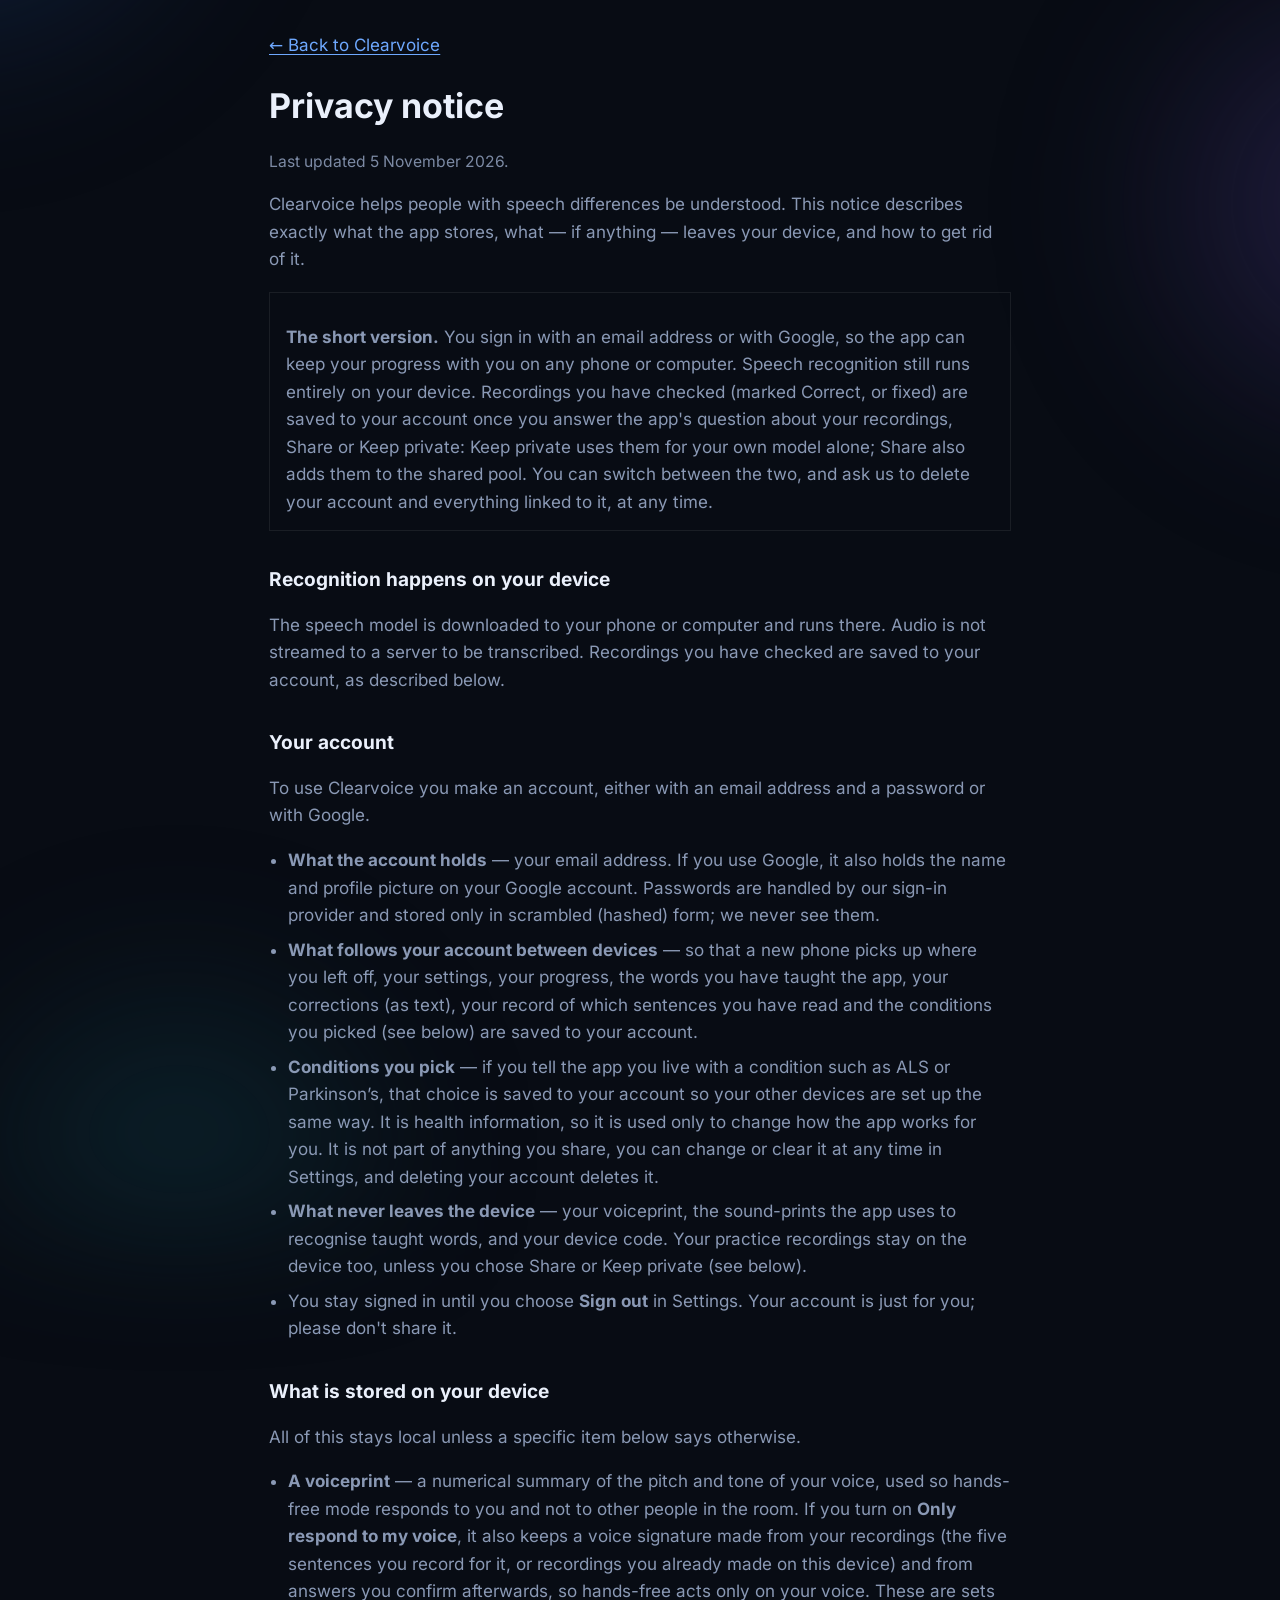
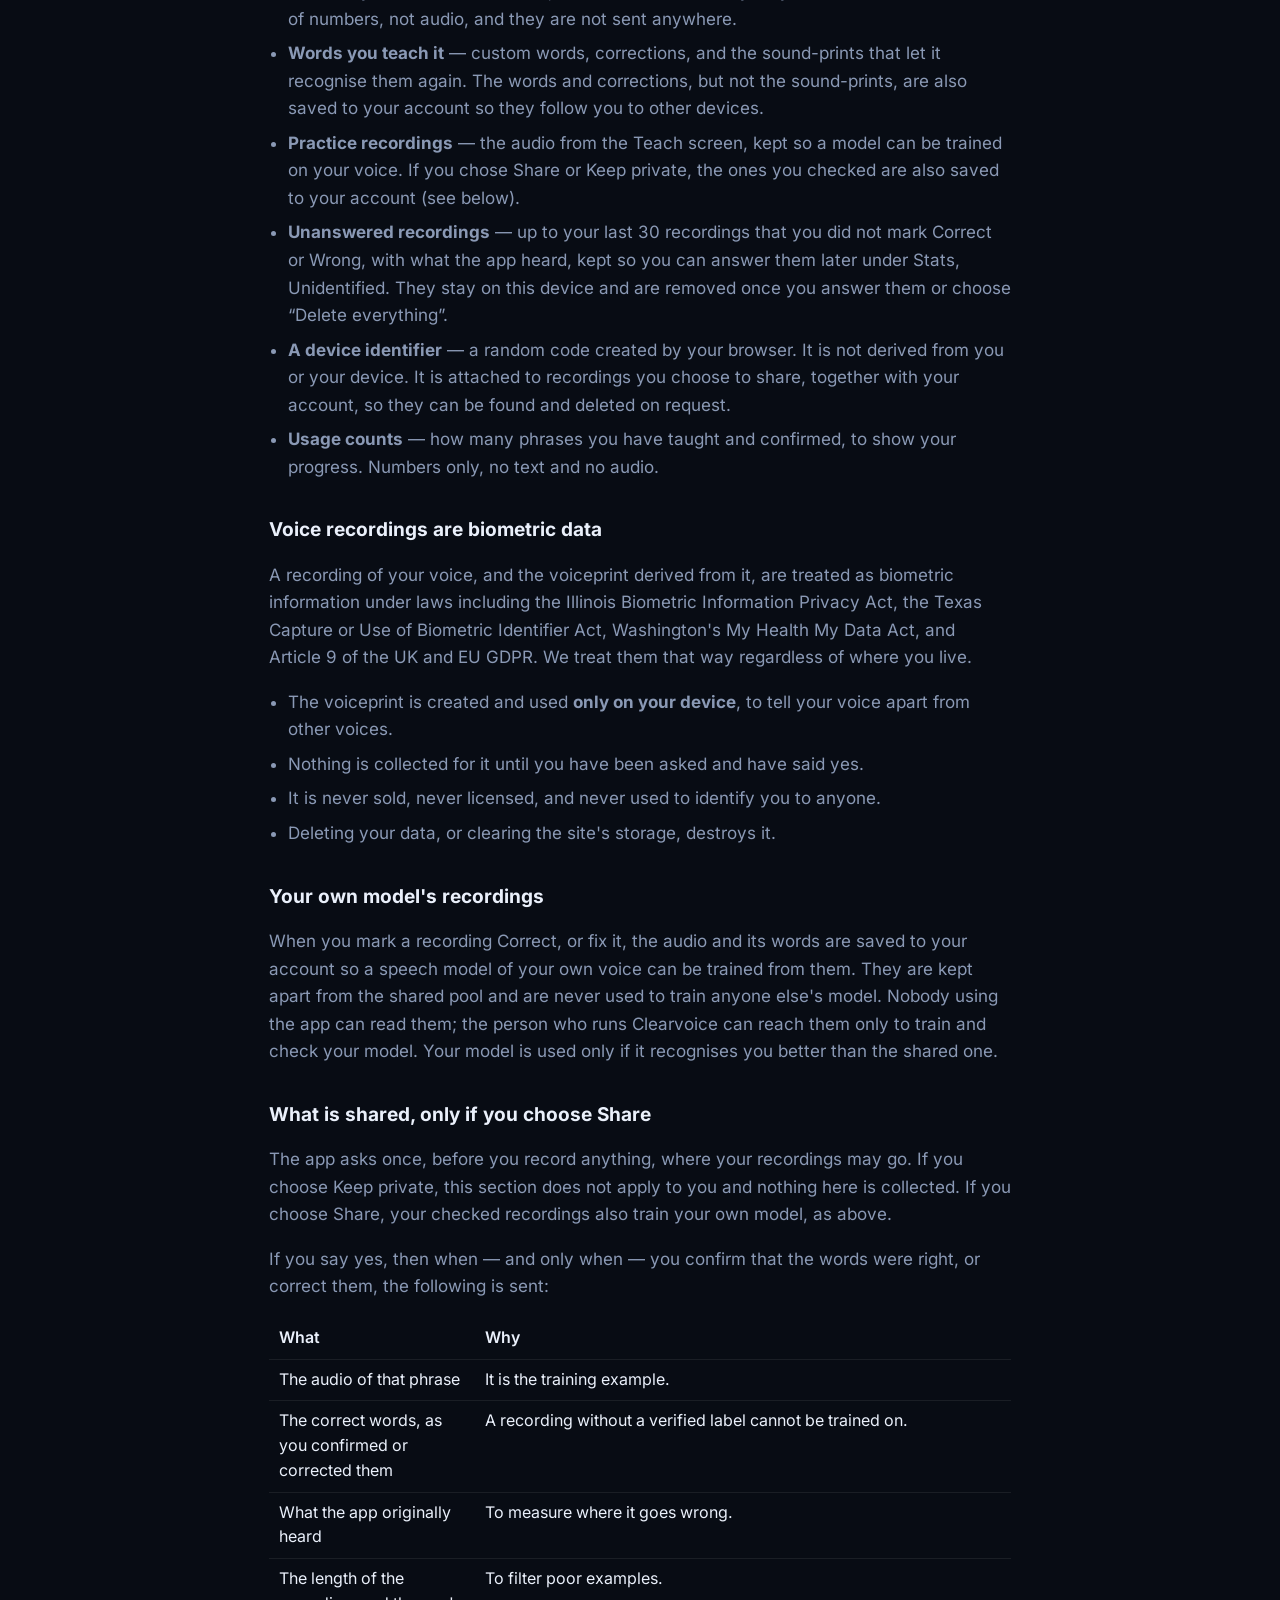
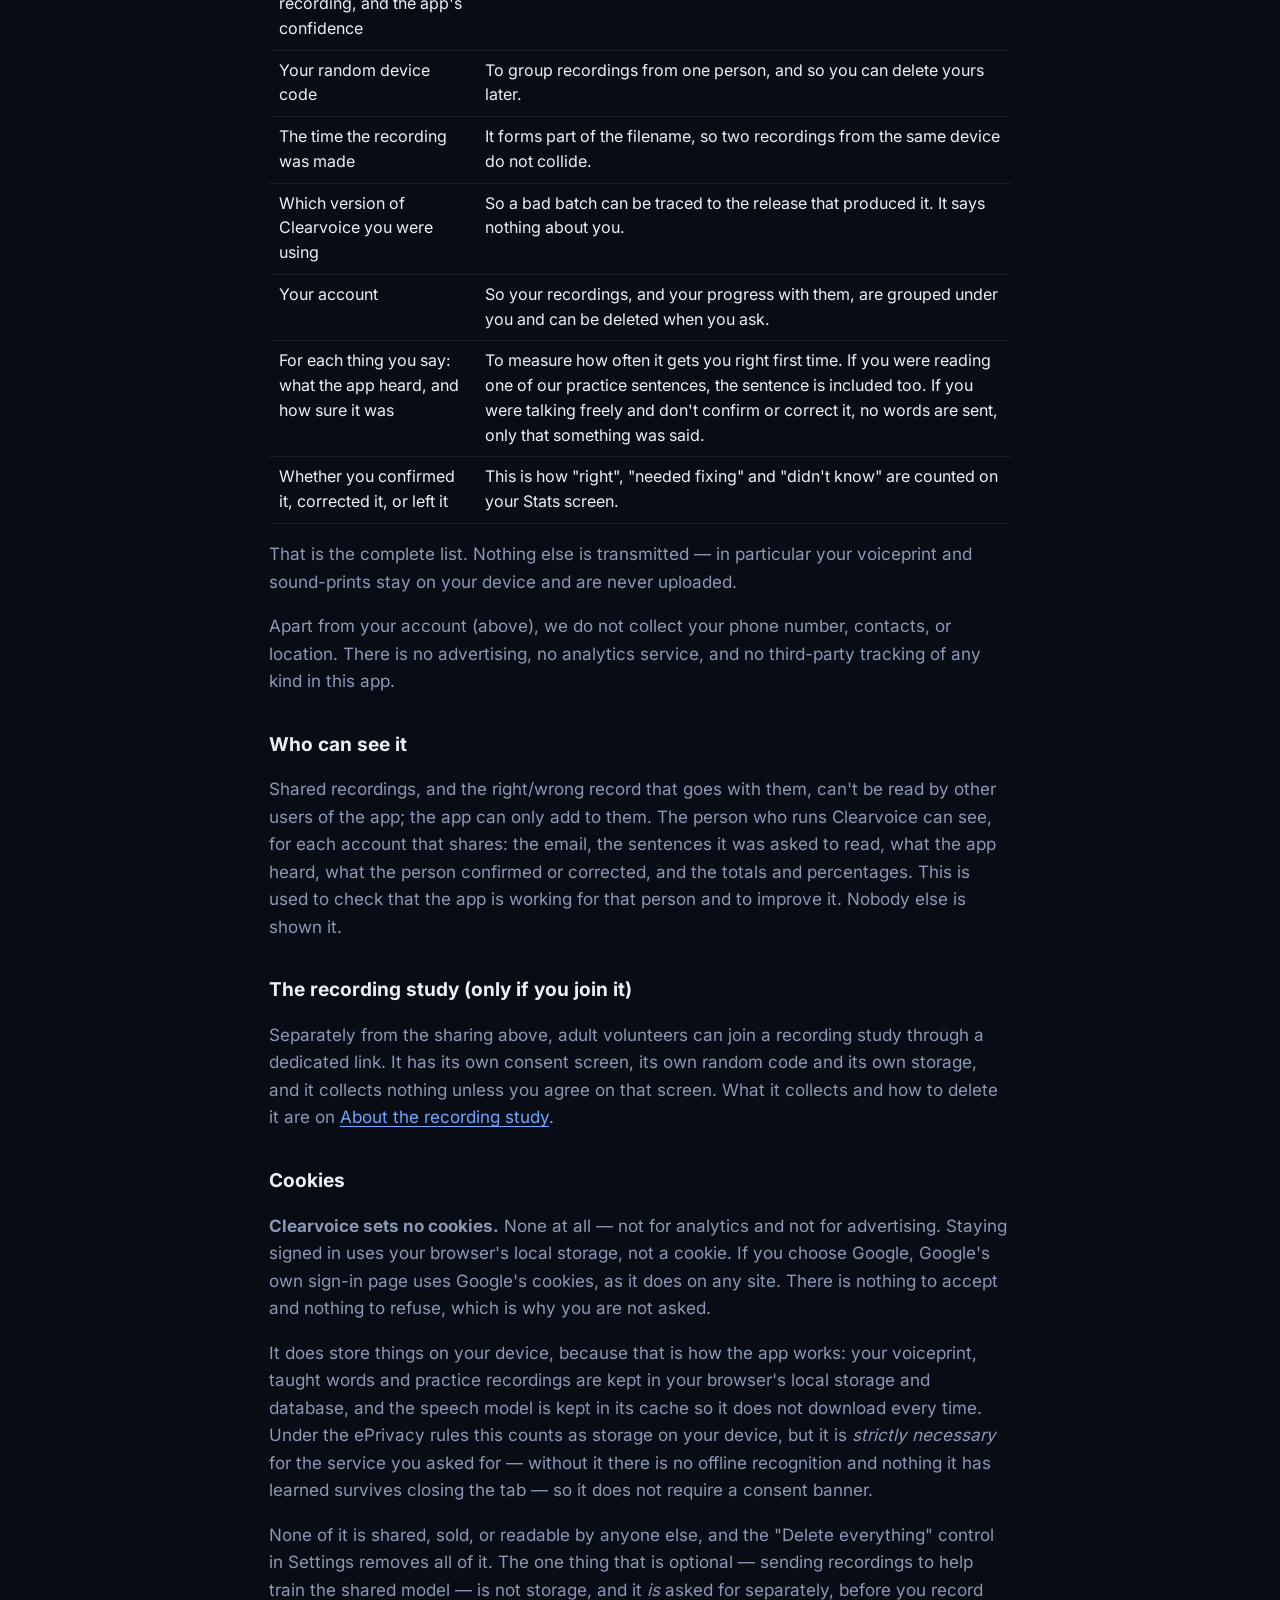
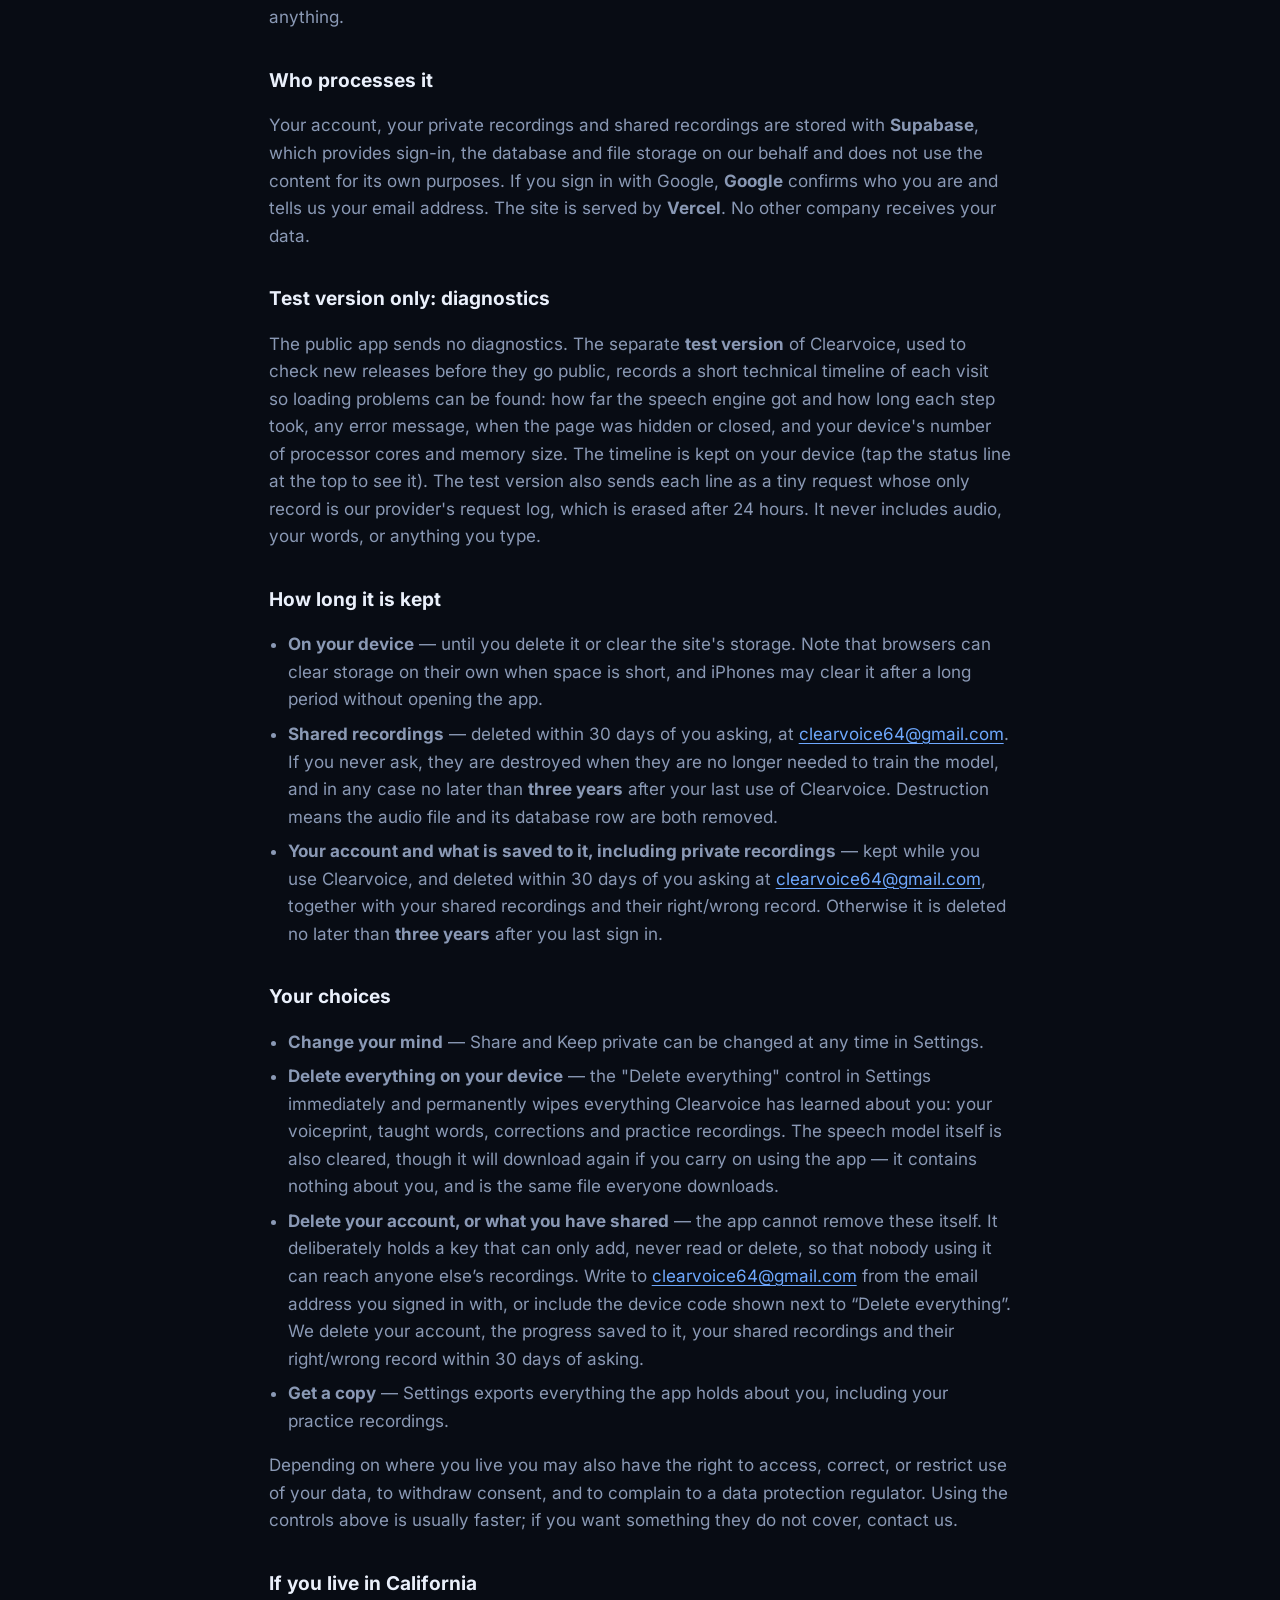
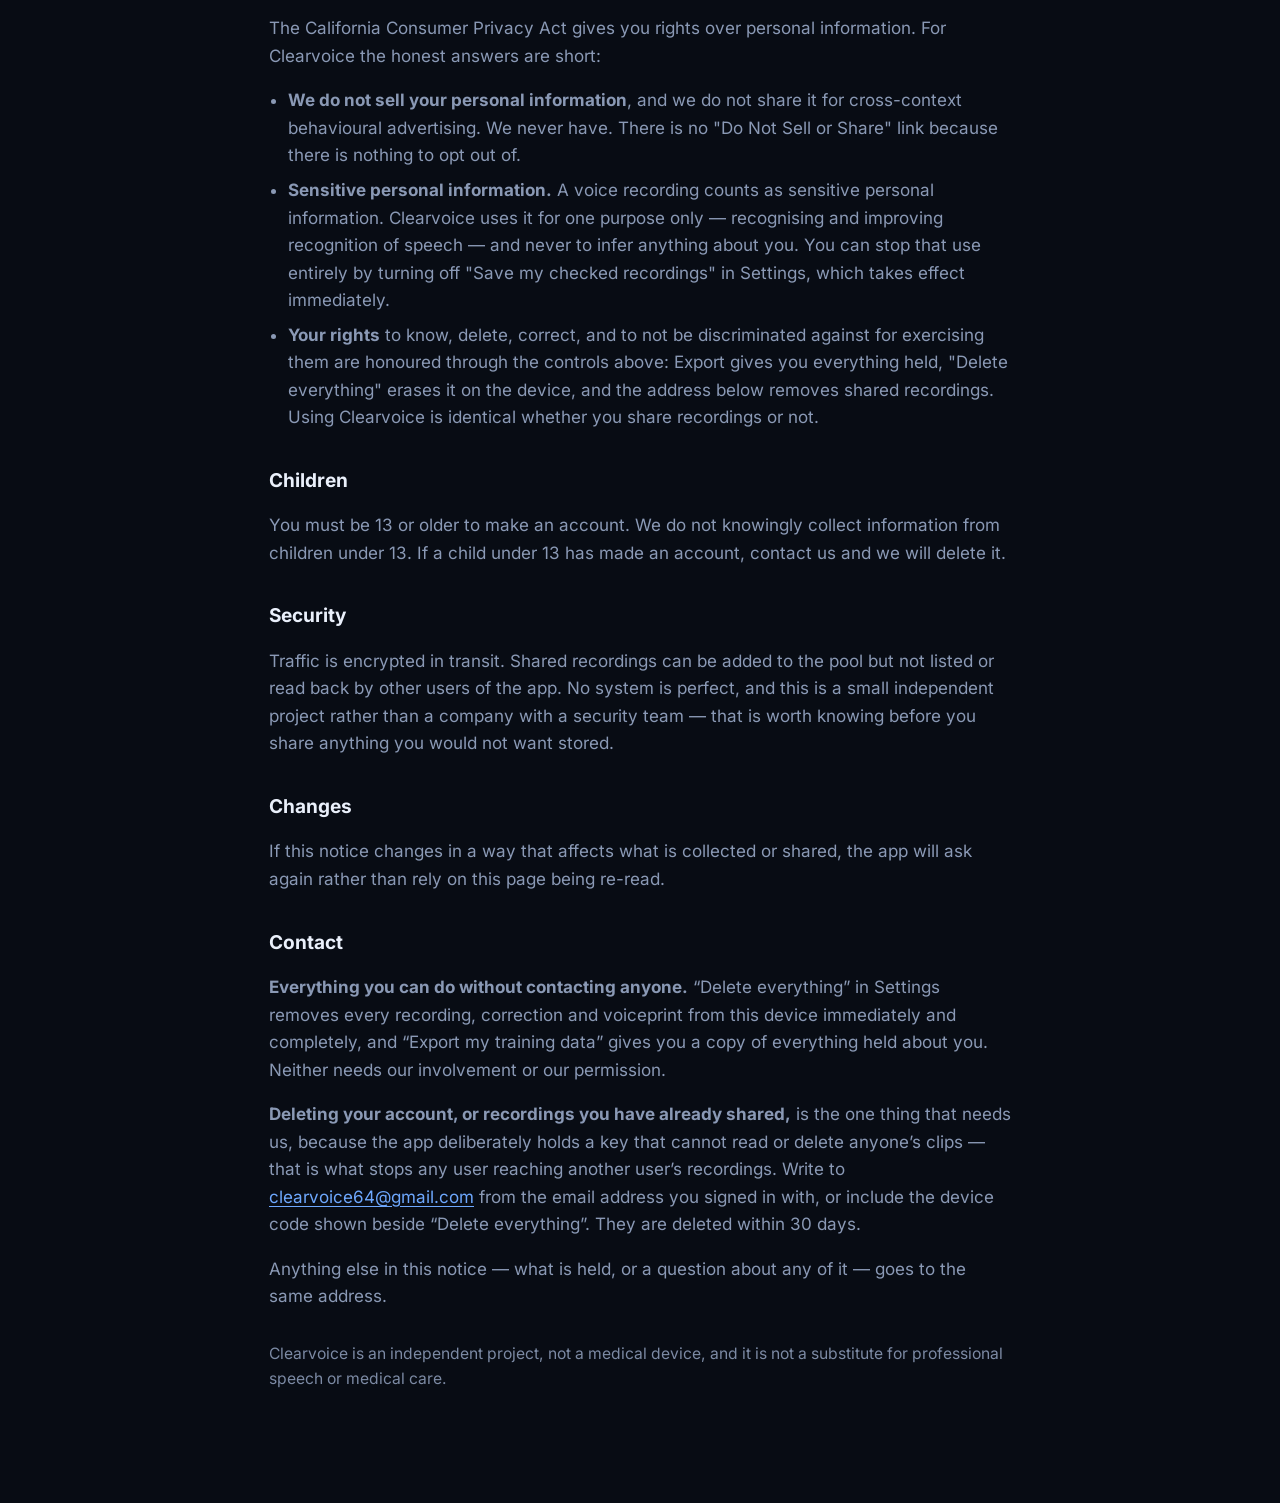
==== privacy.html @ 72ba8c6e "Add ClearVoice privacy, terms, study and support pages Copies of privacy.html, terms.html, study-inf" ====
<!doctype html>
<html lang="en">
<head>
<meta charset="utf-8" />
<meta name="viewport" content="width=device-width, initial-scale=1, viewport-fit=cover" />
<title>Privacy notice — Clearvoice</title>
<link rel="stylesheet" href="/styles.css?v=67" />
<style>
  .legal { max-width: 46rem; margin: 0 auto; padding: 32px 20px 96px; }
  .legal h1 { margin: 0 0 6px; }
  .legal h2 { margin: 34px 0 10px; font-size: 1.12rem; }
  .legal p, .legal li { line-height: 1.62; color: var(--dim); }
  .legal strong { color: var(--ink); }
  .legal ul { padding-left: 1.1rem; }
  .legal li { margin: 7px 0; }
  .legal table { width: 100%; border-collapse: collapse; margin: 12px 0; font-size: 0.94rem; }
  .legal th, .legal td { text-align: left; padding: 8px 10px; border-bottom: 1px solid var(--line); vertical-align: top; }
  .legal th { color: var(--ink); font-weight: 600; }
  .legal .updated { color: var(--dimmer); font-size: 0.92rem; }
  .legal .back { display: inline-block; margin-bottom: 22px; }
  .legal .callout { border: 1px solid var(--line); padding: 14px 16px; margin: 18px 0; }
  .legal .callout p:last-child { margin-bottom: 0; }
  /* Links were inheriting the browser default #0000ee on a near-black page — 2.08:1, which axe
     correctly failed. These pages are the ones a person reads to find out what happens to their
     voice, so unreadable links here are worse than cosmetic. --blue is the app's own accent. */
  .legal a { color: var(--blue, #6EA8FE); text-underline-offset: 3px; }
  .legal a:hover, .legal a:focus-visible { color: var(--ink, #EAF0FB); }
</style>
</head>
<body>
<main class="legal">
  <a class="back" href="/">← Back to Clearvoice</a>
  <h1>Privacy notice</h1>
  <p class="updated">Last updated 5 November 2026.</p>

  <p>Clearvoice helps people with speech differences be understood. This notice describes exactly
  what the app stores, what — if anything — leaves your device, and how to get rid of it.</p>

  <div class="callout">
    <p><strong>The short version.</strong> You sign in with an email address or with Google, so the
    app can keep your progress with you on any phone or computer. Speech recognition still runs
    entirely on your device. Recordings you have checked (marked Correct, or fixed) are saved to your
    account once you answer the app's question about your recordings, Share or Keep private: Keep private
    uses them for your own model alone; Share also adds them to the shared pool. You can switch between
    the two, and ask us to delete your account and everything linked to it, at any time.</p>
  </div>

  <h2>Recognition happens on your device</h2>
  <p>The speech model is downloaded to your phone or computer and runs there. Audio is not streamed
  to a server to be transcribed. Recordings you have checked are saved to your account, as described
  below.</p>

  <h2>Your account</h2>
  <p>To use Clearvoice you make an account, either with an email address and a password or with
  Google.</p>
  <ul>
    <li><strong>What the account holds</strong> — your email address. If you use Google, it also
      holds the name and profile picture on your Google account. Passwords are handled by our
      sign-in provider and stored only in scrambled (hashed) form; we never see them.</li>
    <li><strong>What follows your account between devices</strong> — so that a new phone picks up
      where you left off, your settings, your progress, the words you have taught the app, your
      corrections (as text), your record of which sentences you have read and the conditions you
      picked (see below) are saved to your account.</li>
    <li><strong>Conditions you pick</strong> &mdash; if you tell the app you live with a condition
      such as ALS or Parkinson&rsquo;s, that choice is saved to your account so your other devices are
      set up the same way. It is health information, so it is used only to change how the app works
      for you. It is not part of anything you share, you can change or clear it at any time in
      Settings, and deleting your account deletes it.</li>
    <li><strong>What never leaves the device</strong> — your voiceprint, the sound-prints the app
      uses to recognise taught words, and your device code. Your practice recordings stay on the
      device too, unless you chose Share or Keep private (see below).</li>
    <li>You stay signed in until you choose <strong>Sign out</strong> in Settings. Your
      account is just for you; please don't share it.</li>
  </ul>

  <h2>What is stored on your device</h2>
  <p>All of this stays local unless a specific item below says otherwise.</p>
  <ul>
    <li><strong>A voiceprint</strong> — a numerical summary of the pitch and tone of your voice,
      used so hands-free mode responds to you and not to other people in the room. If you turn on
      <strong>Only respond to my voice</strong>, it also keeps a voice signature made from your
      recordings (the five sentences you record for it, or recordings you already made on this device)
      and from answers you confirm afterwards, so hands-free acts only on your voice. These are sets of numbers, not audio, and they are not sent anywhere.</li>
    <li><strong>Words you teach it</strong> — custom words, corrections, and the sound-prints that
      let it recognise them again. The words and corrections, but not the sound-prints, are also
      saved to your account so they follow you to other devices.</li>
    <li><strong>Practice recordings</strong> — the audio from the Teach screen, kept so a model can
      be trained on your voice. If you chose Share or Keep private, the ones you checked are also
      saved to your account (see below).</li>
    <li><strong>Unanswered recordings</strong> &mdash; up to your last 30 recordings that you did not
      mark Correct or Wrong, with what the app heard, kept so you can answer them later under Stats,
      Unidentified. They stay on this device and are removed once you answer them or choose
      &ldquo;Delete everything&rdquo;.</li>
    <li><strong>A device identifier</strong> — a random code created by your browser. It is not
      derived from you or your device. It is attached to recordings you choose to share, together
      with your account, so they can be found and deleted on request.</li>
    <li><strong>Usage counts</strong> — how many phrases you have taught and confirmed, to show
      your progress. Numbers only, no text and no audio.</li>
  </ul>

  <h2>Voice recordings are biometric data</h2>
  <p>A recording of your voice, and the voiceprint derived from it, are treated as biometric
  information under laws including the Illinois Biometric Information Privacy Act, the Texas
  Capture or Use of Biometric Identifier Act, Washington's My Health My Data Act, and Article 9 of
  the UK and EU GDPR. We treat them that way regardless of where you live.</p>
  <ul>
    <li>The voiceprint is created and used <strong>only on your device</strong>, to tell your voice
      apart from other voices.</li>
    <li>Nothing is collected for it until you have been asked and have said yes.</li>
    <li>It is never sold, never licensed, and never used to identify you to anyone.</li>
    <li>Deleting your data, or clearing the site's storage, destroys it.</li>
  </ul>

  <h2>Your own model's recordings</h2>
  <p>When you mark a recording Correct, or fix it, the audio and its words are saved to your account
  so a speech model of your own voice can be trained from them. They are kept apart from the shared
  pool and are never used to train anyone else's model. Nobody using the app can read them; the
  person who runs Clearvoice can reach them only to train and check your model. Your model is used
  only if it recognises you better than the shared one.</p>

  <h2>What is shared, only if you choose Share</h2>
  <p>The app asks once, before you record anything, where your recordings may go. If you choose
  Keep private, this section does not apply to you and nothing here is collected. If
  you choose Share, your checked recordings also train your own model, as above.</p>
  <p>If you say yes, then when — and only when — you confirm that the words were right, or correct
  them, the following is sent:</p>
  <table>
    <tr><th>What</th><th>Why</th></tr>
    <tr><td>The audio of that phrase</td><td>It is the training example.</td></tr>
    <tr><td>The correct words, as you confirmed or corrected them</td><td>A recording without a
      verified label cannot be trained on.</td></tr>
    <tr><td>What the app originally heard</td><td>To measure where it goes wrong.</td></tr>
    <tr><td>The length of the recording, and the app's confidence</td><td>To filter poor examples.</td></tr>
    <tr><td>Your random device code</td><td>To group recordings from one person, and so you can
      delete yours later.</td></tr>
    <tr><td>The time the recording was made</td><td>It forms part of the filename, so two
      recordings from the same device do not collide.</td></tr>
    <tr><td>Which version of Clearvoice you were using</td><td>So a bad batch can be traced to the
      release that produced it. It says nothing about you.</td></tr>
    <tr><td>Your account</td><td>So your recordings, and your progress with them, are grouped under
      you and can be deleted when you ask.</td></tr>
    <tr><td>For each thing you say: what the app heard, and how sure it was</td><td>To measure how
      often it gets you right first time. If you were reading one of our practice sentences, the
      sentence is included too. If you were talking freely and don't confirm or correct it, no words
      are sent, only that something was said.</td></tr>
    <tr><td>Whether you confirmed it, corrected it, or left it</td><td>This is how "right", "needed
      fixing" and "didn't know" are counted on your Stats screen.</td></tr>
  </table>
  <p>That is the complete list. Nothing else is transmitted — in particular your voiceprint and
  sound-prints stay on your device and are never uploaded.</p>
  <p>Apart from your account (above), we do not collect your phone number, contacts, or location.
  There is no advertising, no analytics service, and no third-party tracking of any kind in this
  app.</p>

  <h2>Who can see it</h2>
  <p>Shared recordings, and the right/wrong record that goes with them, can't be read by other users
  of the app; the app can only add to them. The person who runs Clearvoice can see, for each
  account that shares: the email, the sentences it was asked to read, what the app heard, what the
  person confirmed or corrected, and the totals and percentages. This is used to check that the app
  is working for that person and to improve it. Nobody else is shown it.</p>

  <h2>The recording study (only if you join it)</h2>
  <p>Separately from the sharing above, adult volunteers can join a recording study through a
  dedicated link. It has its own consent screen, its own random code and its own storage, and it
  collects nothing unless you agree on that screen. What it collects and how to delete it are on
  <a href="/study-info">About the recording study</a>.</p>

  <h2>Cookies</h2>
  <p><strong>Clearvoice sets no cookies.</strong> None at all — not for analytics and not for
  advertising. Staying signed in uses your browser's local storage, not a cookie. If you choose
  Google, Google's own sign-in page uses Google's cookies, as it does on any site. There is nothing
  to accept and nothing to refuse, which is why you are not asked.</p>
  <p>It does store things on your device, because that is how the app works: your voiceprint,
  taught words and practice recordings are kept in your browser's local storage and database, and
  the speech model is kept in its cache so it does not download every time. Under the ePrivacy
  rules this counts as storage on your device, but it is <em>strictly necessary</em> for the
  service you asked for — without it there is no offline recognition and nothing it has learned
  survives closing the tab — so it does not require a consent banner.</p>
  <p>None of it is shared, sold, or readable by anyone else, and the "Delete everything" control in
  Settings removes all of it. The one thing that is optional — sending recordings to help
  train the shared model — is not storage, and it <em>is</em> asked for separately, before you
  record anything.</p>

  <h2>Who processes it</h2>
  <p>Your account, your private recordings and shared recordings are stored with <strong>Supabase</strong>, which provides
  sign-in, the database and file storage on our behalf and does not use the content for its own
  purposes. If you sign in with Google, <strong>Google</strong> confirms who you are and tells us
  your email address. The site is served by <strong>Vercel</strong>. No other company receives your
  data.</p>

  <h2>Test version only: diagnostics</h2>
  <p>The public app sends no diagnostics. The separate <strong>test version</strong> of Clearvoice,
  used to check new releases before they go public, records a short technical timeline of each
  visit so loading problems can be found: how far the speech engine got and how long each step
  took, any error message, when the page was hidden or closed, and your device's number of
  processor cores and memory size. The timeline is kept on your device (tap the status line at the
  top to see it). The test version also sends each line as a tiny request whose only record is our
  provider's request log, which is erased after 24 hours. It never includes audio, your words, or
  anything you type.</p>

  <h2>How long it is kept</h2>
  <ul>
    <li><strong>On your device</strong> — until you delete it or clear the site's storage. Note that
      browsers can clear storage on their own when space is short, and iPhones may clear it after
      a long period without opening the app.</li>
      <!-- A RETENTION SCHEDULE, not "while useful". This notice cites BIPA by name, and BIPA 15(a)
           asks for a written retention schedule AND destruction guidelines, with the backstop being
           the FIRST of: the purpose being satisfied, or three years after the person's last
           interaction. "Kept while they are useful as training data" is indefinite by construction
           and has no backstop, so the page was citing a law and then not doing the thing it asks
           for — a written commitment visibly unmet, which is worse than not citing it.
           Also removed: "once the contact address below is published". The address IS published.
           That sentence survived the earlier sweep because we grepped the WORDING we remembered
           ("being set up", "30 days") rather than the CLAIM, and a stale claim in different words
           is invisible to that search. -->
      <li><strong>Shared recordings</strong> &mdash; deleted within 30 days of you asking, at
        <a href="mailto:clearvoice64@gmail.com?subject=Clearvoice%20deletion%20request">clearvoice64@gmail.com</a>.
        If you never ask, they are destroyed when they are no longer needed to train the model, and
        in any case no later than <strong>three years</strong> after your last use of Clearvoice.
        Destruction means the audio file and its database row are both removed.</li>
      <li><strong>Your account and what is saved to it, including private recordings</strong> &mdash; kept while you use
        Clearvoice, and deleted within 30 days of you asking at
        <a href="mailto:clearvoice64@gmail.com?subject=Clearvoice%20deletion%20request">clearvoice64@gmail.com</a>,
        together with your shared recordings and their right/wrong record. Otherwise it is deleted no
        later than <strong>three years</strong> after you last sign in.</li>
  </ul>

  <h2>Your choices</h2>
  <ul>
    <li><strong>Change your mind</strong> — Share and Keep private can be changed at any time in
      Settings.</li>
    <li><strong>Delete everything on your device</strong> — the "Delete everything" control in
      Settings immediately and permanently wipes everything Clearvoice has learned about you:
      your voiceprint, taught words, corrections and practice recordings. The speech model itself
      is also cleared, though it will download again if you carry on using the app — it contains
      nothing about you, and is the same file everyone downloads.</li>
      <li><strong>Delete your account, or what you have shared</strong> &mdash; the app cannot
        remove these itself. It deliberately holds a key that can only add, never read or delete, so
        that nobody using it can reach anyone else&rsquo;s recordings. Write to
        <a href="mailto:clearvoice64@gmail.com?subject=Clearvoice%20deletion%20request">clearvoice64@gmail.com</a>
        from the email address you signed in with, or include the device code shown next to
        &ldquo;Delete everything&rdquo;. We delete your account, the progress saved to it, your shared
        recordings and their right/wrong record within 30 days of asking.</li>
    <li><strong>Get a copy</strong> — Settings exports everything the app holds about you,
      including your practice recordings.</li>
  </ul>
  <p>Depending on where you live you may also have the right to access, correct, or restrict use of
  your data, to withdraw consent, and to complain to a data protection regulator. Using the
  controls above is usually faster; if you want something they do not cover, contact us.</p>

  <h2>If you live in California</h2>
  <!-- CCPA/CPRA expects specific disclosures even when the honest answer to each is "none" —
       "we do not sell" is itself a required statement, not something you can leave out by not
       selling. Voice recordings are also "sensitive personal information" under CPRA, which is why
       the right to limit its use is named here explicitly. -->
  <p>The California Consumer Privacy Act gives you rights over personal information. For Clearvoice
  the honest answers are short:</p>
  <ul>
    <li><strong>We do not sell your personal information</strong>, and we do not share it for
      cross-context behavioural advertising. We never have. There is no "Do Not Sell or Share" link
      because there is nothing to opt out of.</li>
    <li><strong>Sensitive personal information.</strong> A voice recording counts as sensitive
      personal information. Clearvoice uses it for one purpose only — recognising and improving
      recognition of speech — and never to infer anything about you. You can stop that use entirely
      by turning off "Save my checked recordings" in Settings, which takes effect immediately.</li>
    <li><strong>Your rights</strong> to know, delete, correct, and to not be discriminated against
      for exercising them are honoured through the controls above: Export gives you everything held,
      "Delete everything" erases it on the device, and the address below removes shared recordings.
      Using Clearvoice is identical whether you share recordings or not.</li>
  </ul>

  <h2>Children</h2>
  <p>You must be 13 or older to make an account. We do not knowingly collect information from
  children under 13. If a child under 13 has made an account, contact us and we will delete it.</p>

  <h2>Security</h2>
  <p>Traffic is encrypted in transit. Shared recordings can be added to the pool but not listed or
  read back by other users of the app. No system is perfect, and this is a small independent
  project rather than a company with a security team — that is worth knowing before you share
  anything you would not want stored.</p>

  <h2>Changes</h2>
  <p>If this notice changes in a way that affects what is collected or shared, the app will ask
  again rather than rely on this page being re-read.</p>

  <h2>Contact</h2>
  <!-- Leo's PERSONAL address must never appear here — he asked for it to be removed on 2026-09-09
       after it was briefly published, and clearvoice64@gmail.com is the dedicated address created
       for this purpose. If that address ever stops working, do NOT substitute a personal one and do
       NOT leave the deletion promise standing: a stated right with no way to exercise it is worse
       exposure than not claiming one. Say plainly what can be done from inside the app instead. -->
  <p><strong>Everything you can do without contacting anyone.</strong> &ldquo;Delete everything&rdquo;
  in Settings removes every recording, correction and voiceprint from this device
  immediately and completely, and &ldquo;Export my training data&rdquo; gives you a copy of
  everything held about you. Neither needs our involvement or our permission.</p>
  <p><strong>Deleting your account, or recordings you have already shared,</strong> is the one thing
  that needs us, because the app deliberately holds a key that cannot read or delete anyone&rsquo;s
  clips — that is what stops any user reaching another user&rsquo;s recordings. Write to
  <a href="mailto:clearvoice64@gmail.com?subject=Clearvoice%20deletion%20request">clearvoice64@gmail.com</a> from the
  email address you signed in with, or include the device code shown beside &ldquo;Delete
  everything&rdquo;. They are deleted within 30 days.</p>
  <p>Anything else in this notice — what is held, or a question about any of it — goes to the same
  address.</p>

  <p class="updated" style="margin-top:30px;">Clearvoice is an independent project, not a medical
  device, and it is not a substitute for professional speech or medical care.</p>
</main>
</body>
</html>
---- styles.css ----
/* Self-hosted, latin subset, variable -- one file per family covers every weight the app uses.
   swap, so text is readable immediately rather than invisible while a font arrives. */
@font-face {
  font-family: "Inter";
  src: url("/vendor/fonts/Inter.woff2") format("woff2");
  font-weight: 100 900; font-style: normal; font-display: swap;
}
@font-face {
  font-family: "Space Grotesk";
  src: url("/vendor/fonts/SpaceGrotesk.woff2") format("woff2");
  font-weight: 100 900; font-style: normal; font-display: swap;
}

/* ============================================================================
   Clearvoice — AURORA GLASS  (written by projects-4d, HANDED OFF to projects-881c)
   Leo's design: claude.ai/code/artifact/70af7a4a-ae81-4f6a-af94-6c12fab93846

   This is a complete replacement for styles.css, already mapped onto the CURRENT
   markup — including the surfaces live-styles.css predates (#wake-controls,
   .share-card, .wake-suggestions, .attention, #mode-personal). Use it, edit it,
   or discard it; it exists so the work isn't done twice.

   PRESERVED DELIBERATELY (do not lose in any edit):
     .seg-btn[hidden]{display:none}  #mode-personal hidden until a personal model exists
     .share-card.hidden{display:none}  card must not flash on load
     44x44 minimums on .chip-list li button / .corr-list li button — the only
       irreversible actions in the app, previously 23x20
     --dimmer raised to #7C8AA4 from the artifact's #6B7A94: that value sits on --panel,
       which is lighter than --ground, and fell under AA there. NEEDS RE-MEASURING from
       rendered pixels, not computed styles.
   ========================================================================== */

:root {
  --ground: #080C14;
  --panel: rgba(20, 27, 41, .72);
  --panel-2: rgba(255, 255, 255, .035);
  --line: rgba(255, 255, 255, .075);
  --line-strong: rgba(255, 255, 255, .12);

  --text: #EAF0FB;
  --dim: #8A99B5;
  --dimmer: #7C8AA4;

  --blue: #6EA8FE;
  --violet: #A78BFA;
  --green: #3DDC97;
  --teal: #2EE6C5;
  --danger: #FF6B7A;
  --accent-grad: linear-gradient(100deg, var(--blue), var(--violet));

  --radius: 20px;
  --radius-sm: 14px;
  --pill: 999px;
  --tap: 56px;

  --display: "Space Grotesk", "Segoe UI", system-ui, sans-serif;
  --body: "Inter", system-ui, -apple-system, "Segoe UI", sans-serif;

  /* legacy aliases so older rules / inline styles still resolve */
  --bg: var(--ground);
  --surface: var(--panel);
  --surface-2: var(--panel-2);
  --text-dim: var(--dim);
  --accent: var(--blue);
  --accent-ink: #0A1020;
  --rec: var(--danger);
  --ok: var(--green);
  --warn: #FFC46B;
}

* { box-sizing: border-box; }

html, body {
  margin: 0; padding: 0;
  background: var(--ground); color: var(--text);
  font-family: var(--body); font-size: 17px; line-height: 1.55;
  -webkit-font-smoothing: antialiased; min-height: 100vh;
}

/* Aurora as one fixed layer — no markup needed, so index.html body is untouched. */
body::before {
  content: ""; position: fixed; inset: -25vmax; z-index: 0; pointer-events: none;
  opacity: .55; filter: blur(70px);
  background:
    radial-gradient(38vmax 38vmax at 14% 8%,  #20407a 0%, transparent 66%),
    radial-gradient(34vmax 34vmax at 88% 34%, #3c2f6e 0%, transparent 66%),
    radial-gradient(32vmax 32vmax at 26% 98%, #123f4a 0%, transparent 66%);
}
@media (prefers-reduced-motion: no-preference) {
  body::before { animation: drift 30s ease-in-out infinite alternate; }
}
@keyframes drift {
  from { transform: translate3d(0,0,0) scale(1); }
  to   { transform: translate3d(3vmax,2vmax,0) scale(1.06); }
}
.topbar, .tabs, main, .toast, .onboarding, .share-card { position: relative; z-index: 1; }

/* ---------- top bar ---------- */
.topbar {
  display: flex; align-items: center; justify-content: space-between; gap: 12px;
  max-width: 560px; margin: 0 auto; padding: 18px 18px 6px;
}
.brand { display: flex; align-items: center; gap: 11px; }
.brand-mark {
  width: 34px; height: 34px; flex: none; border-radius: 11px;
  background: linear-gradient(150deg, var(--blue), var(--violet));
  display: grid; place-items: center;
}
.brand-mark::after { content: ""; width: 14px; height: 14px; border-radius: 50%; border: 3px solid var(--ground); }
.brand-name { font-family: var(--display); font-weight: 700; font-size: 23px; letter-spacing: -.01em; }

.engine-status {
  display: inline-flex; align-items: center; gap: 7px;
  padding: 7px 12px; border-radius: var(--pill);
  background: rgba(255,255,255,.05); border: 1px solid var(--line);
  font-size: 12.5px; color: var(--dim); white-space: nowrap;
  /* white-space:nowrap plus a long status ("Downloading voice model… 100%") pushed the page
     wider than a 320px phone and made the whole app scroll sideways — a WCAG reflow failure
     and, more practically, an app that jiggles horizontally for someone who may be aiming
     with limited motor control. Let the pill shrink and ellipsise instead of forcing width. */
  min-width: 0; max-width: 100%; overflow: hidden; text-overflow: ellipsis;
}
.engine-status #engine-text { min-width: 0; overflow: hidden; text-overflow: ellipsis; }
/* The bar holds a brand and this pill; the pill is the one allowed to give up space. */
.topbar { min-width: 0; }
.topbar .brand { min-width: 0; }
.engine-status .dot { width: 7px; height: 7px; border-radius: 50%; flex: none; background: var(--warn); box-shadow: 0 0 9px 1px rgba(255,196,107,.6); }
.engine-status .dot[data-state="ready"] { background: var(--green); box-shadow: none; }
.engine-status .dot[data-state="error"] { background: var(--danger); box-shadow: 0 0 9px 1px rgba(255,107,122,.7); }
.engine-status .dot[data-state="busy"]  { background: var(--blue); box-shadow: 0 0 9px 1px rgba(110,168,254,.7); animation: pulse 1s infinite; }
@keyframes pulse { 0%,100% { opacity: 1; } 50% { opacity: .35; } }

/* ---------- tabs ---------- */
.tabs {
  display: grid; grid-template-columns: repeat(3,1fr); gap: 4px;
  max-width: min(720px, 100% - 16px); margin: 14px auto 4px; padding: 5px;
  background: var(--panel); border: 1px solid var(--line); border-radius: var(--pill);
  backdrop-filter: blur(14px); -webkit-backdrop-filter: blur(14px);
}
.tab {
  appearance: none; border: 0; background: transparent; cursor: pointer;
  font-family: var(--display); font-weight: 500; font-size: 15px;
  color: var(--dim); padding: 13px 6px; border-radius: var(--pill);
  min-height: 48px; transition: color .15s ease;
}
@media (hover: hover) and (pointer: fine) { .tab:hover { color: var(--text); } }
.tab[aria-selected="true"] {
  background: var(--accent-grad); color: #0A1020; font-weight: 700;
  box-shadow: 0 6px 18px -6px rgba(110,168,254,.6);
}
.tab:focus-visible { outline: 2px solid var(--blue); outline-offset: 2px; }

/* ---------- panels ---------- */
main { max-width: 560px; margin: 0 auto; padding: 18px 18px 72px; }
.panel { animation: fade .2s ease; }
.panel.hidden { display: none; }
.panel-hint { color: var(--dim); font-size: 15px; line-height: 1.62; margin: 0 0 18px; }
@keyframes fade { from { opacity: 0; } to { opacity: 1; } }

.stage, .train-block, .handsfree-bar, .onboarding-card, .share-card-inner, .enroll, .enroll-custom {
  background: var(--panel); border: 1px solid var(--line); border-radius: var(--radius);
  backdrop-filter: blur(14px); -webkit-backdrop-filter: blur(14px);
}
.stage {
  padding: 28px 20px; min-height: 150px; margin-bottom: 16px;
  display: flex; align-items: center; justify-content: center; text-align: center;
}
.stage.small { min-height: 84px; padding: 20px; }
.big-output { font-family: var(--display); font-size: 26px; font-weight: 700; line-height: 1.35; letter-spacing: -.01em; }
.big-output.placeholder, .mono-output.placeholder { color: var(--dimmer); font-weight: 400; font-family: var(--body); }
.mono-output { font-family: var(--body); font-size: 16px; color: var(--text); text-align: center; }
.big-output .word { cursor: pointer; border-radius: 8px; padding: 0 2px; }
@media (hover: hover) and (pointer: fine) { .big-output .word:hover { background: rgba(110,168,254,.18); } }

/* ---------- buttons ---------- */
.record-btn {
  width: 100%; min-height: 64px; padding: 16px 22px;
  border-radius: var(--radius-sm); border: 1px solid var(--line-strong);
  background: linear-gradient(180deg, rgba(110,168,254,.18), rgba(167,139,250,.11));
  color: var(--text); font-family: var(--display); font-weight: 700; font-size: 17px;
  cursor: pointer; display: inline-flex; align-items: center; justify-content: center; gap: 11px;
}
.record-btn.small { min-height: 56px; font-size: 16px; }
.record-btn::before { content: ""; width: 13px; height: 13px; border-radius: 50%; flex: none; background: var(--blue); box-shadow: 0 0 10px 1px rgba(110,168,254,.7); }
.record-btn.recording { background: linear-gradient(180deg, rgba(255,107,122,.22), rgba(255,107,122,.12)); border-color: rgba(255,107,122,.45); }
.record-btn.recording::before { background: var(--danger); box-shadow: 0 0 10px 1px rgba(255,107,122,.8); animation: pulse .8s infinite; }
/* INSTANT, SMOOTH PRESS (2026-11-02). The press shows the moment the finger lands (.is-pressed, set on pointerdown),
   and the button eases into the red Stop look the moment it is tapped (.arming, before the microphone is live) instead
   of snapping there 0.2-0.5 s later. The gradient's two stops are registered colours so they can cross-fade; a browser
   without @property simply snaps, as before. End states are unchanged. */
@property --rb-a { syntax: "<color>"; inherits: false; initial-value: rgba(110,168,254,.18); }
@property --rb-b { syntax: "<color>"; inherits: false; initial-value: rgba(167,139,250,.11); }
.record-btn { --rb-a: rgba(110,168,254,.18); --rb-b: rgba(167,139,250,.11);
  background: linear-gradient(180deg, var(--rb-a), var(--rb-b));
  transition: --rb-a .26s cubic-bezier(.2,.8,.2,1), --rb-b .26s cubic-bezier(.2,.8,.2,1), border-color .26s cubic-bezier(.2,.8,.2,1),
    transform .32s cubic-bezier(.34,1.4,.64,1); -webkit-tap-highlight-color: transparent; touch-action: manipulation; }
.record-btn::before { transition: background-color .2s cubic-bezier(.2,.8,.2,1), box-shadow .2s cubic-bezier(.2,.8,.2,1), transform .32s cubic-bezier(.34,1.4,.64,1); }
.record-btn.recording, .record-btn.arming { --rb-a: rgba(255,107,122,.22); --rb-b: rgba(255,107,122,.12);
  background: linear-gradient(180deg, var(--rb-a), var(--rb-b)); border-color: rgba(255,107,122,.45); }
.record-btn.arming::before { background: var(--danger); box-shadow: 0 0 10px 1px rgba(255,107,122,.8); transform: scale(1.25); }
.record-btn.is-pressed:not(:disabled) { transform: scale(.97); transition-duration: .26s, .26s, .26s, .09s; }
#repeat-record, #wake-train { transition: transform .32s cubic-bezier(.34,1.4,.64,1); touch-action: manipulation; }
#repeat-record.is-pressed, #wake-train.is-pressed { transform: scale(.97); transition-duration: .09s; }
@media (prefers-reduced-motion: reduce) {
  .record-btn, .record-btn::before, #repeat-record, #wake-train { transition: none; }
  .record-btn.is-pressed, #repeat-record.is-pressed, #wake-train.is-pressed, .record-btn.arming::before { transform: none; }
}
.record-btn:disabled { opacity: .5; cursor: not-allowed; }

.ghost-btn, .primary-btn {
  min-height: var(--tap); padding: 0 20px; border-radius: var(--radius-sm);
  font-family: var(--body); font-size: 15px; font-weight: 600; cursor: pointer;
}
.ghost-btn { background: rgba(255,255,255,.03); color: var(--dim); border: 1px solid var(--line); }
@media (hover: hover) and (pointer: fine) { .ghost-btn:hover:not(:disabled) { color: var(--text); border-color: var(--line-strong); } }
.ghost-btn:disabled { opacity: .45; cursor: not-allowed; }
.ghost-btn.attention { border-color: var(--blue); color: var(--blue); animation: attn 1.1s ease-in-out infinite; }
@keyframes attn { 0%,100% { opacity: 1; } 50% { opacity: .55; } }

.primary-btn { background: var(--accent-grad); color: #0A1020; font-weight: 700; border: 0; box-shadow: 0 6px 18px -8px rgba(110,168,254,.7); }
@media (hover: hover) and (pointer: fine) { .primary-btn:hover:not(:disabled) { filter: brightness(1.06); } }
.primary-btn:disabled { opacity: .5; cursor: not-allowed; }

.small-btn { min-height: 44px; padding: 0 15px; border-radius: var(--pill); font-size: 14px; }

button:focus-visible, input:focus-visible, textarea:focus-visible, [tabindex]:focus-visible {
  outline: 2px solid var(--blue); outline-offset: 2px;
}
.controls { display: flex; gap: 11px; flex-wrap: wrap; align-items: center; }
.controls.inline { margin-bottom: 14px; }

/* ---------- hands-free / wake word ---------- */
.handsfree-bar { display: flex; align-items: flex-end; gap: 14px; flex-wrap: wrap; padding: 16px; margin-bottom: 18px; }
.toggle-btn {
  min-height: var(--tap); display: inline-flex; align-items: center; gap: 11px; padding: 0 18px;
  background: rgba(255,255,255,.04); color: var(--text);
  border: 1px solid var(--line-strong); border-radius: var(--pill);
  font-size: 15px; font-weight: 600; cursor: pointer;
}
.toggle-btn .toggle-dot { width: 12px; height: 12px; border-radius: 50%; background: var(--dimmer); flex: none; }
.toggle-btn[aria-pressed="true"] { border-color: rgba(255,255,255,.32); color: var(--text); }
.toggle-btn[aria-pressed="true"] .toggle-dot { background: var(--text); box-shadow: none; animation: none; }
.toggle-btn.armed .toggle-dot { background: var(--blue); box-shadow: 0 0 9px 1px rgba(110,168,254,.8); }

.wake-field { display: flex; flex-direction: column; gap: 7px; flex: 1; min-width: 180px; }
.wake-field span, .field span, .wake-lbl { display: block; color: var(--dim); font-size: 13px; font-weight: 600; }
.wake-controls { flex: 1 1 100%; display: flex; flex-direction: column; gap: 14px; margin-top: 4px; }
.wake-controls[hidden] { display: none; }
.wake-edit-row { display: flex; gap: 8px; align-items: stretch; }
/* #vocab-input sits in .controls.inline, NOT inside a .field, so it matched none of this and was
   a bare browser default: 22px tall on every iPhone size measured. Naming it explicitly rather
   than widening the selector to `input`, which would also catch checkboxes and buttons. */
#wake-input, #vocab-input, .field input, .dictate-area {
  width: 100%; min-height: var(--tap); padding: 13px 14px;
  background: rgba(0,0,0,.28); color: var(--text);
  border: 1px solid var(--line); border-radius: 12px;
  font-family: var(--body); font-size: 16px;
}
#wake-input::placeholder, #vocab-input::placeholder, .field input::placeholder { color: #6A7789; }
#wake-input:focus, #vocab-input:focus, .field input:focus { outline: 2px solid var(--blue); outline-offset: 1px; border-color: transparent; }
#wake-set { flex: 0 0 auto; }
.wake-suggestions { display: flex; align-items: center; gap: 8px; flex-wrap: wrap; }
.wake-suggestions .hint { font-size: 13px; color: var(--dimmer); }
.wake-tip { font-size: 13.5px; color: var(--dimmer); line-height: 1.6; }
.wake-tip strong { color: var(--text); }
.hf-settings { margin-top: 2px; flex-basis: 100%; }
.hf-settings summary { cursor: pointer; color: var(--dim); font-size: 14px; font-weight: 600; padding: 10px 0; min-height: 44px; }
.hf-settings-body { padding-top: 10px; }

.activation-bar { display: flex; align-items: center; gap: 10px; flex-wrap: wrap; }
.activation-hint { color: var(--dimmer); font-size: 13px; flex-basis: 100%; }
.mode-label { color: var(--dim); font-size: 14px; font-weight: 600; }

/* The engine switcher stays hidden, and the reason has CHANGED (projects-4b, 2026-09-02).
   The old note said to delete this rule "the day a sentence-trained model ships". That day is
   here — clearvoice-v2 is gone and whisper-small-v1 is now the DEFAULT engine — but the rule
   stays, because the reason that outlives it is the first one: the locked Aurora Glass design
   has no such control, and Leo asked for the app to BE that design.

   Nobody needs the switch now. The good engine is what everyone gets at boot, which is also
   his flywheel design: one shared model at the start that then learns each person's voice.
   A control only earns its place if it lets someone do something they otherwise cannot.

   Do not delete this to expose the bar without asking him — it changes a design he froze. */
.mode-bar { display: none !important; }

.seg, .mode-bar {
  display: inline-flex; gap: 4px; padding: 4px;
  background: rgba(255,255,255,.04); border: 1px solid var(--line); border-radius: var(--pill);
}
.seg-btn {
  min-height: 44px; padding: 0 15px; border: 0; background: transparent; color: var(--dim);
  border-radius: var(--pill); font-family: var(--body); font-size: 14px; font-weight: 600; cursor: pointer;
}
@media (hover: hover) and (pointer: fine) { .seg-btn:hover { color: var(--text); } }
.seg-btn.is-on { background: var(--accent-grad); color: #0A1020; font-weight: 700; }
.seg-btn:focus-visible { outline: 2px solid var(--blue); outline-offset: 2px; }
.seg-btn[hidden] { display: none; }   /* LOAD-BEARING — see header */

.chip {
  display: inline-flex; align-items: center; gap: 7px;
  min-height: 44px; padding: 0 14px;
  background: rgba(255,255,255,.05); color: var(--text);
  border: 1px solid var(--line); border-radius: var(--pill);
  font-size: 14px; cursor: pointer;
}
@media (hover: hover) and (pointer: fine) { .chip:hover { border-color: var(--blue); color: var(--blue); } }
.count { color: var(--dimmer); font-weight: 500; }

/* ---------- level meter ---------- */
.level-meter { height: 5px; border-radius: var(--pill); overflow: hidden; background: rgba(255,255,255,.07); margin: 0 0 18px; opacity: 0; transition: opacity .2s ease; }
.level-meter.live { opacity: 1; }
.level-fill { height: 100%; width: 0; background: var(--accent-grad); border-radius: var(--pill); }

/* ---------- confirm / fix ---------- */
.confirm-row, .consent-row { display: flex; align-items: center; gap: 11px; flex-wrap: wrap; margin-top: 14px; color: var(--dim); font-size: 15px; }
#pf-share-code-row { margin-top: 14px; }   /* out of the consent row since 2026-11-11, so it needs the row's gap */
.confirm-row.hidden, .certain-chip.hidden, .fix-row.hidden { display: none; }
.certain-chip {
  display: flex; align-items: center; gap: 10px; flex-wrap: wrap; margin-top: 14px;
  padding: 11px 15px; border-radius: var(--pill);
  background: rgba(255,255,255,.05); border: 1px solid var(--line-strong);
  color: var(--dim); font-size: 14px;
}
.fix-row { display: flex; flex-direction: column; gap: 11px; margin-top: 14px; }
.field { display: block; margin-top: 14px; }

/* ---------- train ---------- */
.train-block { padding: 20px; margin-bottom: 16px; }
.train-block h2 { font-family: var(--display); font-weight: 700; font-size: 19px; margin: 0 0 6px; letter-spacing: -.01em; }
.sub { color: var(--dim); font-size: 14px; line-height: 1.6; margin: 0 0 16px; }
#enroll-phrase { font-family: var(--display); font-size: 21px; font-weight: 700; line-height: 1.35; text-align: center; margin: 0 0 6px; }
.enroll, .enroll-custom { padding: 18px 16px; margin-bottom: 14px; }
.enroll-feedback { margin-top: 12px; color: var(--dim); font-size: 14px; min-height: 1.4em; }
.enroll-feedback .learn { color: var(--blue); }
.enroll-badge { display: inline-flex; align-items: center; min-height: 32px; padding: 0 12px; border-radius: var(--pill); background: rgba(110,168,254,.14); border: 1px solid rgba(110,168,254,.3); color: var(--blue); font-size: 13px; font-weight: 600; }
.enroll-badge.hidden { display: none; }
.train-block.hidden { display: none; }
/* sign-in screen: two clear tabs so "sign in" and "create account" can't be confused */
.auth-tabs { display: flex; gap: 6px; margin: 0 0 18px; padding: 4px; border: 1px solid var(--line-strong); border-radius: 12px; }
.auth-tab { flex: 1 1 0; min-height: 44px; border: 0; border-radius: 9px; background: transparent; color: var(--dim); font: inherit; font-weight: 600; cursor: pointer; }
.auth-tab[aria-selected="true"] { background: var(--accent-grad); color: var(--accent-ink); }
#auth-gate[data-mode="signin"] .auth-only-signup,
#auth-gate[data-mode="signup"] .auth-only-signin,
#auth-gate[data-mode="reset"] .auth-tabs,
#auth-gate[data-mode="reset"] .auth-only-signin,
#auth-gate[data-mode="reset"] #auth-google,
#auth-gate[data-mode="reset"] #auth-or { display: none; }
#auth-gate { background: rgb(4, 6, 12); }   /* opaque: nothing behind it may show through */
.auth-google { width: 100%; min-height: 50px; display: flex; align-items: center; justify-content: center; gap: 10px; color: var(--text); font-weight: 600; }
/* Apple's black Sign in with Apple style (its rules for custom buttons): white logo and title in the system font on black,
   as big as the Google button. Shown by app.js showApple(). */
.auth-apple { width: 100%; min-height: 50px; margin-bottom: 10px; display: flex; align-items: center; justify-content: center; gap: 8px; background: #000; color: #fff; border-color: var(--line-strong); font-family: -apple-system, system-ui, sans-serif; }
.auth-apple[hidden], #auth-gate[data-mode="reset"] #auth-apple { display: none; }
.link-btn { display: block; margin: 10px auto 0; background: none; border: 0; color: var(--accent); font: inherit; text-decoration: underline; cursor: pointer; min-height: 44px; }

.train-nudge {
  display: block; width: 100%; text-align: left;
  background: var(--panel); border: 1px solid rgba(110,168,254,.35); border-radius: var(--radius-sm);
  color: var(--dim); font: inherit; font-size: 14.5px; line-height: 1.5;
  padding: 14px 16px; margin: 0 0 16px; min-height: var(--tap); cursor: pointer;
  backdrop-filter: blur(14px); -webkit-backdrop-filter: blur(14px);
}
.train-nudge strong { color: var(--blue); }
@media (hover: hover) and (pointer: fine) { .train-nudge:hover { border-color: var(--blue); } }

.chip-list, .corr-list { list-style: none; margin: 12px 0 0; padding: 0; display: flex; flex-wrap: wrap; gap: 9px; }
.corr-list { flex-direction: column; gap: 8px; }
.chip-list li, .corr-list li {
  display: flex; align-items: center; gap: 9px;
  background: var(--panel-2); border: 1px solid var(--line);
  border-radius: var(--pill); padding: 5px 6px 5px 15px; font-size: 14px; color: var(--text);
}
.corr-list li { border-radius: var(--radius-sm); justify-content: space-between; padding: 10px 10px 10px 15px; }
/* TOUCH TARGETS — the only irreversible actions in the app; were 23x20. Never shrink. */
.chip-list li button, .corr-list li button {
  min-width: 44px; min-height: 44px;
  display: inline-flex; align-items: center; justify-content: center;
  background: none; border: 0; cursor: pointer;
  color: var(--dimmer); font-size: 17px; border-radius: 50%;
}
@media (hover: hover) and (pointer: fine) { .chip-list li button:hover, .corr-list li button:hover { color: var(--danger); background: rgba(255,107,122,.12); } }

/* ---------- About you ---------- */
.stat-grid { display: grid; grid-template-columns: 1fr 1fr; gap: 12px; margin: 4px 0 16px; }
.stat { background: var(--panel-2); border: 1px solid var(--line); border-radius: var(--radius-sm); padding: 18px 14px; text-align: center; }
.stat-num {
  display: block; font-family: var(--display); font-weight: 700; font-size: 30px; line-height: 1;
  background: var(--accent-grad); -webkit-background-clip: text; background-clip: text;
  color: transparent; font-variant-numeric: tabular-nums;
}
.stat-label { display: block; margin-top: 9px; color: var(--dimmer); font-size: 12.5px; line-height: 1.35; }
.progress-track { height: 8px; border-radius: var(--pill); background: rgba(255,255,255,.07); overflow: hidden; margin: 6px 0 10px; }
.progress-fill { height: 100%; width: 0; background: var(--accent-grad); border-radius: var(--pill); }
.voice-status { color: var(--dim); font-size: 13.5px; }

.dictate-area { min-height: 200px; line-height: 1.6; resize: vertical; margin-bottom: 20px; }

/* ---------- toast ---------- */
.toast {
  position: fixed; left: 50%; bottom: 26px; transform: translate(-50%, 14px);
  /* max-content: with left:50% the box otherwise lays out in the right half of the screen only and wraps a
     two-line message into seven lines (measured 186px wide on a 375px phone), right over the record button. */
  width: max-content; max-width: min(520px, calc(100vw - 32px));
  background: rgba(16,22,34,.94); color: var(--text);
  border: 1px solid var(--line-strong); border-radius: var(--radius-sm);
  padding: 14px 18px; font-size: 15px; line-height: 1.5;
  box-shadow: 0 24px 60px -22px rgba(0,0,0,.9);
  backdrop-filter: blur(14px); -webkit-backdrop-filter: blur(14px);
  opacity: 0; pointer-events: none; transition: opacity .2s ease, transform .2s ease; z-index: 90;
}
.toast.show { opacity: 1; transform: translate(-50%, 0); }
.toast.error { border-color: rgba(255,107,122,.5); }

/* ---------- onboarding ---------- */
.onboarding { position: fixed; inset: 0; z-index: 95; display: flex; align-items: center; justify-content: center; padding: 22px; background: rgba(4,6,12,.78); }
.onboarding.hidden { display: none; }
.onboarding-card { width: min(460px, 100%); padding: 28px 24px 22px; }
.onboarding-card h1 { font-family: var(--display); font-weight: 700; margin: 0 0 16px; font-size: 27px; line-height: 1.2; letter-spacing: -.01em; }
.onboard-steps { margin: 0 0 22px; padding-left: 20px; display: grid; gap: 11px; color: var(--dim); font-size: 15px; }
.onboard-steps strong { color: var(--text); }

/* ---------- ambient sharing consequence card ---------- */
/* Stays at 80, BELOW the Ambient overlay (9998), deliberately. The card is never raised over
   a running overlay: ambient.js shows it first and only opens the overlay once it is dismissed.
   Raising this above the overlay would look like a fix and not be one -- trapOn() marks every
   body child inert, so a card on top would be visible and still unclickable. */
.share-card { position: fixed; inset: 0; z-index: 80; display: flex; align-items: center; justify-content: center; padding: 22px; background: rgba(4,6,12,.72); }
.share-card.hidden { display: none; }
.share-card-inner {
  position: relative; width: min(460px, 100%); max-height: 86vh; overflow-y: auto;
  padding: 26px 24px 20px; box-shadow: 0 24px 60px -20px rgba(0,0,0,.85);
  animation: share-card-in .18s ease-out;
}
@keyframes share-card-in { from { opacity: 0; transform: translateY(8px); } to { opacity: 1; transform: none; } }
@media (prefers-reduced-motion: reduce) { .share-card-inner { animation: none; } }
.share-card-title { font-family: var(--display); font-weight: 700; margin: 0 0 10px; font-size: 20px; line-height: 1.3; letter-spacing: -.01em; }
.share-card-body { margin: 0 0 12px; color: var(--dim); font-size: 15px; line-height: 1.58; white-space: pre-line; }
.share-card-stat { margin: 0 0 18px; font-size: 15px; line-height: 1.5; color: var(--text); }
/* Two real choices, stacked so each reads as a full sentence rather than a cramped pair,
   and each at least 44px tall. The one currently in force is marked, so the card says what
   is true now as well as what can be changed. */
.share-card-choices { display: flex; flex-direction: column; gap: 9px; margin: 4px 0 2px; }
.share-card-choices[hidden] { display: none; }
.share-choice {
  appearance: none; cursor: pointer; text-align: left; width: 100%; min-height: 48px;
  font-family: var(--display); font-weight: 600; font-size: 15px; color: var(--text);
  background: rgba(255,255,255,.05); border: 1px solid var(--line-strong);
  border-radius: 12px; padding: 13px 15px;
  transition: background .15s ease, border-color .15s ease;
}
@media (hover: hover) and (pointer: fine) { .share-choice:hover { background: rgba(255,255,255,.09); } }
.share-choice:focus-visible { outline: 2px solid var(--blue); outline-offset: 2px; }
.share-choice[aria-pressed="true"] {
  background: var(--accent-grad); color: #0A1020; font-weight: 700; border-color: transparent;
  box-shadow: 0 6px 18px -8px rgba(110,168,254,.7);
}
.share-card-actions { display: flex; justify-content: flex-end; }
.share-card-actions[hidden] { display: none; }
.share-card-actions .primary-btn { min-height: 44px; }

@media (prefers-reduced-motion: reduce) { * { animation: none !important; transition: none !important; } }

@media (max-width: 400px) {
  .topbar { padding: 14px 14px 4px; }
  main { padding: 14px 14px 64px; }
  .brand-name { font-size: 21px; }
  .big-output { font-size: 23px; }
  .stat-grid { gap: 10px; }
}

/* The two faces are declared at the top of this file and served from /vendor/fonts/. index.html
   preloads both. Nothing is fetched from Google any more, so the design now survives offline
   instead of falling back to Segoe UI — sw.js caches everything under /vendor/ cache-first. */

/* ---- the voice orb ---------------------------------------------------------
   Replaces the flat level bar. Sizing lives here so the canvas can be measured
   before it is drawn into; app.js sets the backing-store resolution to match the
   device pixel ratio so the waveform is crisp on a phone rather than soft. */
/* An uncertain result. The lead is the message; the guess is visibly secondary -- smaller,
   dimmer, quoted -- so nobody reads it as what the app decided you said. */
.unsure-lead { color: var(--text); font-weight: 600; }
.unsure-guess { color: var(--dim); font-size: .92em; margin-top: 6px; font-style: italic; }

/* The Ambient sharing choice, beside the Ambient button. Matches the locked design: an
   uppercase label, then two pills side by side with the one in force filled. Created by
   ambient.js because that file owns the button it sits under. */
.amb-lab {
  display: block; margin: 12px 0 6px;
  font-size: 11.5px; letter-spacing: .08em; text-transform: uppercase; color: var(--dimmer);
}
.amb-lab[hidden] { display: none; }
.amb-choices { display: flex; gap: 8px; }
.amb-choices[hidden] { display: none; }
.amb-choice {
  appearance: none; cursor: pointer; flex: 1 1 0; min-width: 0; min-height: 44px;
  font-family: var(--body); font-weight: 600; font-size: 14px; color: var(--dim);
  background: rgba(255,255,255,.04); border: 1px solid var(--line-strong);
  border-radius: var(--pill); padding: 11px 12px; white-space: nowrap;
  transition: background .15s ease, color .15s ease, border-color .15s ease;
}
@media (hover: hover) and (pointer: fine) { .amb-choice:hover { color: var(--text); background: rgba(255,255,255,.08); } }
.amb-choice:focus-visible { outline: 2px solid var(--blue); outline-offset: 2px; }
.amb-choice[aria-pressed="true"] {
  background: var(--accent-grad); color: #0A1020; font-weight: 700; border-color: transparent;
  box-shadow: 0 6px 18px -8px rgba(110,168,254,.7);
}

.orbwrap { display: grid; place-items: center; margin: 6px 0 18px; }

/* Short screens: the intro prose is 121px of text a returning user has already read, and it
   was part of what pushed "Tap to speak" out of sight. It stays -- a first-time user needs
   it -- but tightens where the room is not there. */
@media (max-height: 900px) {
  .panel-hint { font-size: 14px; line-height: 1.5; margin-bottom: 12px; }
  .orbwrap { margin: 2px 0 10px; }
  .handsfree-bar { margin-bottom: 12px; }
  .stage { margin-bottom: 12px; }
}
/* Full size, as the locked design has it. I had capped this by viewport height to claw back
   room for the record button, which shrank the orb to 219px on a normal phone and 127px on a
   small one -- visibly smaller than the design. Leo noticed. The orb is the signature element
   and its size is part of the design, so the height cap is gone; the fold is paid for
   elsewhere or not at all. */
.cv-orb {
  width: min(76vw, 270px);
  height: min(76vw, 270px);
  display: block;
  /* It starts and stops recording, so it has to look like it can be pressed. Size is NOT
     touched here -- Leo set it deliberately and told me not to change it again. */
  cursor: pointer;
}

/* ---- the sliding tab highlight --------------------------------------------
   One element that moves between the tabs instead of three that fade in and out:
   the eye tracks a single object, so switching reads as motion rather than as a
   redraw. JS measures the active tab and sets the two custom properties, because
   the pill's width depends on the label text and the viewport. */
.tabs { position: relative; }
.tab-glide {
  /* The bubble is positioned by its two EDGES rather than by an offset and a width, so each
     edge can be animated on its own timing. Moving right, the right edge leaves first and
     the left edge follows a beat later: the bubble stretches out, then gathers itself into
     the destination. Moving left, the roles swap. Animating transform+width instead makes
     it slide rigidly, which is what it did before. */
  position: absolute; top: 5px; bottom: 5px;
  left: var(--g-l, 0px); right: var(--g-r, 0px);
  border-radius: var(--pill); background: var(--accent-grad);
  box-shadow: 0 6px 18px -6px rgba(110, 168, 254, .6);
  pointer-events: none; z-index: 0;
  /* The lag is the whole point of the effect, so it is long enough to actually read:
     the leading edge lands on the destination, the pill sits stretched across both
     tabs for a beat, and only then does the trailing edge let go and gather in. At
     70ms the two edges moved almost together and the stretch was over before the eye
     caught it.

     SIGNED OFF by Leo on 2026-09-01 ("that perfect") after watching it at this exact
     speed. Do not "tighten" these back toward a conventional 200-300ms tab transition
     without asking him -- the slowness is the intent, not an oversight. */
  --lead: 1400ms;
  --trail: 1650ms;
  --lag: 850ms;
  transition: left var(--lead) cubic-bezier(.22,1,.36,1),
              right var(--lead) cubic-bezier(.22,1,.36,1);
}
/* Heading right: the RIGHT edge leads, the LEFT edge is the one that lags behind. */
.tab-glide.to-right {
  transition: right var(--lead) cubic-bezier(.22,1,.36,1),
              left  var(--trail) cubic-bezier(.22,1,.36,1) var(--lag);
}
/* Heading left: mirror image. */
.tab-glide.to-left {
  transition: left  var(--lead) cubic-bezier(.22,1,.36,1),
              right var(--trail) cubic-bezier(.22,1,.36,1) var(--lag);
}
.tab-glide.no-anim { transition: none; }        /* no slide on first paint */
.tab { position: relative; z-index: 1; }
/* The moving highlight now supplies the selected background, so the tab itself
   only needs to change its text colour. */
.tab[aria-selected="true"] { background: transparent; box-shadow: none; color: #0A1020; }
@media (prefers-reduced-motion: reduce) { .tab-glide { transition: none; } }

/* ---- say it again ----------------------------------------------------------
   The phrases someone repeats, one tap to speak. Buttons wrap and are full
   height rather than truncated to one line: for an AAC-adjacent control the
   words themselves are the label, and a clipped sentence is not a usable one. */
.quick-phrases { margin: 14px 0 4px; }
.quick-phrases-h {
  font-family: var(--display); font-size: 13px; font-weight: 500;
  letter-spacing: .04em; text-transform: uppercase;
  color: var(--dim); margin: 0 0 10px;
}
.quick-list { display: flex; flex-wrap: wrap; gap: 9px; }
.quick-btn {
  appearance: none; cursor: pointer; text-align: left;
  min-height: 44px; padding: 11px 15px;
  border-radius: var(--pill); border: 1px solid var(--line-strong);
  background: rgba(255,255,255,.04); color: var(--text);
  font-family: var(--body); font-size: 15px; line-height: 1.35;
  max-width: 100%; white-space: normal;      /* never clip a sentence to fit */
  transition: background .15s ease, border-color .15s ease;
}
@media (hover: hover) and (pointer: fine) { .quick-btn:hover { background: rgba(110,168,254,.12); border-color: var(--blue); } }
.quick-btn:active { transform: scale(.985); }
.quick-btn:focus-visible { outline: 2px solid var(--blue); outline-offset: 2px; }
@media (prefers-reduced-motion: reduce) { .quick-btn { transition: none; } .quick-btn:active { transform: none; } }

/* "Say" on each taught phrase, so all of them are reusable — not only the six that fit on
   the Speak tab. Sits next to the delete control, and is the larger of the two because it
   is the one someone reaches for repeatedly. */
.say-btn {
  appearance: none; cursor: pointer; flex: none;
  min-height: 44px; padding: 10px 16px;
  border-radius: var(--pill); border: 1px solid var(--line-strong);
  background: rgba(110,168,254,.10); color: var(--text);
  font-family: var(--body); font-size: 14px; font-weight: 600;
}
@media (hover: hover) and (pointer: fine) { .say-btn:hover { background: rgba(110,168,254,.20); border-color: var(--blue); } }
.say-btn:focus-visible { outline: 2px solid var(--blue); outline-offset: 2px; }

/* ---- short screens -------------------------------------------------------------
   Placed at the END deliberately. An earlier version of this sat above the .cv-orb rule it
   overrides, so the base rule won on source order and the whole tier silently did nothing --
   the measurement said 173px orb where 127px was intended. Same specificity means later wins,
   so overrides live after what they override. */
/* The smallest phones still in use (iPhone SE, 667px tall). Everything above gets it to
   within about 100px; this closes the rest so the button is reachable there too. Nothing here
   applies to a normal-height screen. */
@media (max-height: 720px) {
  /* the orb is NOT shrunk here either -- see the note on .cv-orb above */
  .panel-hint { font-size: 13.5px; margin-bottom: 8px; }
  .topbar { padding-top: 10px; padding-bottom: 2px; }
  .tabs { margin-top: 8px; margin-bottom: 8px; }
  .orbwrap { margin: 0 0 2px; }
  .controls { gap: 8px; }
  .record-btn { min-height: 56px; }
  .big-output { font-size: 20px; padding: 14px 16px; }
  main { padding-top: 8px; }
  /* The intro is for a first-time reader and it is three lines of that on this screen.
     Clamped, not removed: the words are still there and still true, they just stop taking
     the room the button needs. */
  .panel-hint {
    display: -webkit-box; -webkit-box-orient: vertical; -webkit-line-clamp: 3;
    overflow: hidden;
  }
}

/* The one thing on this screen that is a warning rather than a feature: on iOS, a week without
   opening the app erases everything he has taught it. Styled as a quiet notice, not an alarm --
   he cannot act on it in a panic and the fix is thirty seconds of tapping. */
.keep-notice {
  border: 1px solid rgba(255,204,102,.32); background: rgba(255,204,102,.06);
  border-radius: 2px; padding: 14px 16px; margin: 0 0 14px;
}
.keep-notice.hidden { display: none; }
.keep-notice > strong { display: block; color: #ffcc66; font-family: var(--display); font-size: 15px; margin-bottom: 6px; }
.keep-notice p { margin: 0 0 8px; color: var(--dim); font-size: 14px; line-height: 1.5; }
.keep-notice .keep-how { color: var(--text); }
.keep-notice button { min-height: 44px; width: auto; padding: 0 18px; }

/* Legal footer — the notices have to be reachable from the app itself, not only from a
   consent screen someone saw once on their first run. Quiet, but never hidden. */
.legal-footer {
  max-width: 46rem; margin: 0 auto; padding: 26px 20px 34px;
  display: flex; flex-wrap: wrap; gap: 8px; justify-content: center;
  font-size: 0.88rem; color: var(--dimmer);
}
/* Measured 100x23 and 149x23 — under the 44px a thumb can reliably hit, the same fault already
   fixed on #vocab-input and #cv-copy today. These are the only route to the privacy notice and
   terms from inside the app, so they have to be tappable by the person the notices are about. */
.legal-footer a {
  color: var(--dim); text-decoration: underline; text-underline-offset: 3px;
  display: inline-flex; align-items: center; min-height: 44px; padding: 0 4px;
}
.legal-footer a:focus-visible { color: var(--ink); }
@media (hover: hover) and (pointer: fine) { .legal-footer a:hover { color: var(--ink); } }

/* Research recordings (study.js): reuses the onboarding overlay; only the pieces it lacks. */
.study-card { max-height: calc(100vh - 44px); overflow-y: auto; }
.study-list li { margin-bottom: 10px; }
.study-check { display: flex; gap: 10px; align-items: flex-start; margin: 10px 0; color: var(--text); font-size: 15px; line-height: 1.45; cursor: pointer; }
.study-check input { margin-top: 3px; width: 20px; height: 20px; flex: none; accent-color: var(--blue); }
.study-q { margin: 18px 0 4px; font-weight: 700; color: var(--text); }
.study-code { font-family: var(--mono, ui-monospace, monospace); letter-spacing: .04em; white-space: nowrap; }
.study-prompt { margin: 14px 0 10px; }
.study-progress { font-variant-numeric: tabular-nums; }
.study-feedback { min-height: 24px; margin-bottom: 8px; }
#study-overlay { z-index: 96; }
/* Sign-in problems must look like problems (app.js authMsg). */
#auth-msg.auth-error { color: var(--danger); }
/* These were given the "hidden" class with no rule behind it, so they never hid: the empty "Your phrases" heading,
   the Correct/Wrong buttons after "Saved" (tappable again), and the Train nudge after 30 phrases.
   clearvoice-verify/hidden-class-check.mjs (2026-10-13). */
.quick-phrases.hidden, .train-nudge.hidden, #certain-right.hidden, #certain-wrong.hidden { display: none; }
/* The Speak card: the words on top, and everything that answers them (Correct / Wrong, the box to type
   the real words, "say it once more") underneath at full width. The card is a row by default, so these
   sat beside the words, squeezed into half the width on a phone (Leo, 2026-10-13). */
.speak-stage { flex-direction: column; }
.speak-stage > .confirm-row, .speak-stage > .certain-chip { justify-content: center; }
.speak-stage > .confirm-row > span { flex-basis: 100%; }   /* the question on its own line, both answers side by side */
.speak-stage > .fix-row { align-self: stretch; text-align: left; }
/* "This email was set up with Google": the button that will work is marked, not just named (app.js usesGoogle). */
.auth-google-hint { outline: 2px solid var(--accent); outline-offset: 3px; }
/* The corner greets the signed-in person once the engine is ready (app.js renderCorner). The status and the greeting
   share one pill, so the corner never jumps; the swap is a short cross-fade. */
.engine-greet { display: none; color: var(--text); font-weight: 600; }
.engine-status.greeting .dot, .engine-status.greeting #engine-text { display: none; }
.engine-status.greeting .engine-greet { display: inline; animation: greet-in .45s cubic-bezier(.22,.61,.36,1) both; }
@keyframes greet-in { from { opacity: 0; transform: translateY(3px); } to { opacity: 1; transform: none; } }
@media (prefers-reduced-motion: reduce) { .engine-status.greeting .engine-greet { animation: none; } }

/* ---------- Stats as a dashboard (Leo, 2026-10-18) ----------
   "on the stats page it looks like a real dashboard not as if a phone was on my screen but that it takes up the whole
   screen and has stats across the whole page and the stats are clear and precise". On a phone the cards stack as
   before; from 1000px the Stats tab spreads across the screen on a 12-column grid. Chart colours: right #5B8DEF,
   fixed #CC6E2E, checked with the dataviz palette validator on this surface (lightness band, colour-blind separation,
   contrast all pass; green/red failed for colour-blind readers). */
.kpi-row { display: grid; grid-template-columns: repeat(2, minmax(0, 1fr)); gap: 12px; margin: 4px 0 14px; }
.kpi { background: var(--panel-2); border: 1px solid var(--line); border-radius: var(--radius-sm); padding: 16px; display: flex; flex-direction: column; gap: 6px; min-width: 0; }
.kpi-hero { grid-column: 1 / -1; }
.kpi-label { color: var(--dim); font-size: 13px; font-weight: 600; }
.kpi-num { font-family: var(--body); font-weight: 700; font-size: 30px; line-height: 1.05; color: var(--text); }
.kpi-hero .kpi-num { font-size: 52px; letter-spacing: -.02em; }
.kpi-detail { color: var(--dimmer); font-size: 13px; line-height: 1.4; }
.kpi-delta { font-style: normal; color: var(--dim); font-size: 13px; }
.kpi-delta:empty { display: none; }
/* One look for every number on the Stats page: the tiles under "Your voice data" match the ones above them. */
#panel-profile .stat { text-align: left; padding: 16px; }
#panel-profile .stat-num { font-family: var(--body); font-size: 30px; line-height: 1.05; background: none; color: var(--text); }
#panel-profile .stat-label { color: var(--dimmer); font-size: 13px; margin-top: 8px; }
.chart { position: relative; width: 100%; min-height: 220px; }
.chart svg { display: block; overflow: visible; }
.chart svg:focus { outline: 2px solid var(--blue); outline-offset: 4px; border-radius: 4px; }
.chart .axis { fill: var(--dimmer); font-size: 11.5px; font-family: var(--body); font-variant-numeric: tabular-nums; }
.chart .end-label { fill: var(--text); font-size: 13px; font-weight: 700; font-family: var(--body); }
.chart-empty { color: var(--dimmer); font-size: 14px; line-height: 1.5; padding: 70px 12px; text-align: center; }
.chart-tip {
  position: absolute; z-index: 2; pointer-events: none; transform: translate(-50%, calc(-100% - 12px));
  background: #0E1420; border: 1px solid var(--line-strong); border-radius: 10px; padding: 8px 11px;
  font-size: 12.5px; color: var(--dim); white-space: nowrap; box-shadow: 0 8px 24px rgba(0,0,0,.35);
}
.chart-tip .tip-strong { color: var(--text); font-size: 14px; font-weight: 700; margin-bottom: 2px; }
.chart-legend { display: flex; gap: 18px; font-size: 13px; color: var(--dim); margin: -2px 0 10px; }
.chart-legend .key { display: inline-block; width: 10px; height: 10px; border-radius: 3px; margin-right: 7px; vertical-align: -1px; }

@media (min-width: 1000px) {
  /* A normal website's header: brand top-left, the greeting top-right of the screen. */
  .topbar { max-width: 1680px; padding-left: 32px; padding-right: 32px; }
  main:has(> #panel-profile:not(.hidden)) { max-width: 1680px; padding-left: 32px; padding-right: 32px; }
  /* dense: a card that fits beside the one above fills that space instead of leaving a hole */
  #panel-profile.dash:not(.hidden) { display: grid; grid-template-columns: repeat(12, minmax(0, 1fr)); grid-auto-flow: row dense; gap: 16px; align-items: start; }
  #panel-profile.dash > * { grid-column: span 12; margin-bottom: 0; min-width: 0; }
  #panel-profile .dash-run { grid-column: span 8; }
  #panel-profile .dash-days { grid-column: span 4; }
  #panel-profile .dash-voice { grid-column: span 7; }
  #panel-profile .dash-model { grid-column: span 5; }
  #panel-profile .dash-prefs { grid-column: span 5; }
  #panel-profile .dash-privacy { grid-column: span 7; }
  #panel-profile .dash-voice .stat-grid { grid-template-columns: repeat(3, minmax(0, 1fr)); }
  .kpi-row { grid-template-columns: 1.6fr repeat(4, minmax(0, 1fr)); }
  .kpi-hero { grid-column: auto; }
}
/* The executive Stats view hides the personal device cards (app.js renderAllUsers). */
#panel-profile .train-block.hidden { display: none; }

/* Train: read a sentence in short parts (2026-10-19) */
.prompt-text { font-size: 20px; line-height: 1.5; margin: 0 0 12px; }
.prompt-text .said, #enroll-phrase .said { opacity: .45; }
.prompt-text strong, #enroll-phrase strong { font-weight: 700; text-decoration: underline; text-underline-offset: 4px; }
/* Speak: say it in parts */
.parts-row { display: flex; gap: 10px; flex-wrap: wrap; justify-content: center; margin-top: 10px; }
#speak-output .parts-prefix { opacity: .7; }
#speak-output .draft-words { opacity: .6; }
/* Train: Split it up, under the sentence (2026-10-19) */
.split-btn { margin: 0 0 12px; }
.prompt-text .more, #enroll-phrase .more { opacity: .45; }
/* Settings page + the gear that opens it */
.settings-head { display: flex; align-items: center; gap: 14px; margin-bottom: 8px; }
.settings-head h1 { margin: 0; font-size: 28px; }
#panel-settings { max-width: 720px; margin: 0 auto; }
:is(#panel-settings, #menu-drawer) input[type=number] { width: 96px;  font: inherit; color: var(--text); background: rgba(255,255,255,.06); border: 1px solid var(--line-strong); border-radius: var(--radius-sm); padding: 8px 12px; min-height: 44px; }
.corner { position: relative; min-width: 0; }
.settings-gear {
  position: absolute; right: 0; top: calc(100% + 1.5cm); z-index: 30;   /* Leo: halfway up from 3 cm, so ~1.5 cm under the name; right edges lined up */
  width: 46px; height: 46px; display: grid; place-items: center; padding: 0;
  color: var(--dim); background: rgba(16,22,34,.85); border: 1px solid var(--line-strong); border-radius: 50%;
  backdrop-filter: blur(10px); -webkit-backdrop-filter: blur(10px); cursor: pointer;
  transition: color .3s cubic-bezier(.2,.8,.2,1), border-color .3s cubic-bezier(.2,.8,.2,1);
}
.settings-gear:focus-visible { color: var(--text); border-color: rgba(255,255,255,.35); }
@media (hover: hover) and (pointer: fine) { .settings-gear:hover { color: var(--text); border-color: rgba(255,255,255,.35); } }
body.in-settings .settings-gear { display: none; }
.settings-link { display: flex; width: 100%; align-items: center; justify-content: space-between; gap: 12px; text-align: left; background: none; border: 0; color: var(--text); font: inherit; padding: 4px 0; cursor: pointer; min-height: 48px; }
.settings-link .sub { display: block; margin: 4px 0 0; }
.settings-link > span:last-child { font-size: 26px; color: var(--dim); }
:is(#panel-settings, #menu-drawer) .train-block.hidden { display: none; }
/* These had no hidden rule since the sentence card moved to Train (v191): the card and the "Give me sentences" row both
   showed whatever their state. */
#prompt-block .hidden, #parts-new.hidden, #add-on.hidden, #confirm-alt.hidden { display: none; }
/* Speak: type it, say it (2026-10-25). One quiet row under the controls; the orb and the words stay the focus. */
.type-say { justify-content: center; margin: 14px auto 0; max-width: 520px; flex-wrap: nowrap; }
.type-say input { flex: 1 1 auto; min-width: 0; font: inherit; color: var(--text); background: rgba(255,255,255,.06); border: 1px solid var(--line-strong); border-radius: var(--radius-sm); padding: 10px 14px; min-height: 46px; }
.type-say input::placeholder { color: #6A7789; }
details.more { margin-top: 4px; }
details.more summary { cursor: pointer; color: var(--dim); font-size: 14px; }
details.folder > summary { list-style: none; display: flex; align-items: center; gap: 12px; cursor: pointer; font-size: 18px; font-weight: 600; min-height: 44px; }
details.folder > summary::-webkit-details-marker { display: none; }
details.folder > summary::after { content: "›"; margin-left: auto; color: var(--dim); font-size: 24px; transition: transform .3s cubic-bezier(.2,.8,.2,1); }
details.folder[open] > summary::after { transform: rotate(90deg); }
details.folder:not([open]) > :not(summary) { display: none; }   /* the train-block layout kept the list showing while closed */
/* Phone pass (Leo, 2026-10-19: "the ui looks weirder on the phone"). */
.toggle-btn { text-align: left; justify-content: flex-start; max-width: 100%; }
:is(#panel-settings, #menu-drawer) .toggle-btn { width: 100%; padding: 12px 18px; }
.enroll-custom { margin-top: 14px; }
#prompt-result:empty { display: none; }
.legal-footer { align-items: center; }
:is(#panel-settings, #menu-drawer) .controls .ghost-btn { width: 100%; }
@media (max-width: 600px) {
  .train-block h2 .count { font-size: .8em; }
}
.enroll-custom .field { margin-bottom: 12px; display: block; }
/* Hands-free and Ambient now live in Settings > Speaking: no card inside the card. */
:is(#panel-settings, #menu-drawer) .handsfree-bar { background: none; border: 0; padding: 0; margin: 14px 0 0; backdrop-filter: none; -webkit-backdrop-filter: none; }
#panel-train .enroll.hidden { display: none; }
/* SPEAK FITS ONE SCREEN (Leo, 2026-10-19: "when you turn it on the button is so low that the orb isn't even in view").
   Safari's own bars leave about 660px on an iPhone. Below 800px of height, the orb sizes by height as well as width
   and the empty words box is shorter, so the orb, the words, Correct / Wrong and Tap to speak are all on screen. */
@media (max-height: 800px) {
  .cv-orb { width: min(76vw, 270px, 31vh); height: min(76vw, 270px, 31vh); }
  .orbwrap { margin: 0 0 8px; }
  #panel-speak .speak-stage { min-height: 0; padding-top: 14px; padding-bottom: 14px; }
  #panel-speak .big-output { font-size: 22px; }
  #panel-speak .speak-stage > .confirm-row { margin-top: 8px; }
}
/* Speak: Tap to speak with Say it out loud and Copy as icons on the same row. */
#panel-speak > .controls { flex-wrap: nowrap; align-items: stretch; }
#panel-speak > .controls .record-btn { flex: 1 1 auto; min-width: 0; }
#panel-speak .icon-btn { flex: none; width: 64px; padding: 0; display: grid; place-items: center; }
/* In Settings no tab is the current one, so none is highlighted. */
body.in-settings .tab-glide { opacity: 0; }
body.in-settings .tab[aria-selected="true"] { color: var(--dim); }
/* Settings rows hidden by state (e.g. sentences need sharing on) must actually hide. */
:is(#panel-settings, #menu-drawer) .hidden { display: none; }
/* Walk-through fixes (2026-10-19) */
.big-output .word { padding: 0 1px; }                     /* words read as a sentence, not spaced out */
.onboarding-card .controls > button { flex: 1 1 100%; }    /* both welcome choices the same width */
.onboarding-card a { color: var(--blue); }
#enroll-next:disabled { display: none; }                   /* "Next phrase" appears once there is a next step */
.topbar { position: relative; z-index: 50; }   /* the gear hangs below the header, over the cards */
/* SWITCHES (Leo, 2026-10-20: "all switches ... should be the blue when turned on and gray or white when not turned on like
   the switch you will see on most websites and apps ... it moves right away like a switch"). Same markup as before
   (button.toggle-btn[aria-pressed] > .toggle-dot + label); the dot is now the track and its knob. Label left, switch
   right, the knob slides in 140 ms. */
.toggle-btn {
  display: flex; flex-direction: row-reverse; justify-content: space-between; align-items: center; gap: 16px;
  width: 100%; max-width: 100%; min-height: 52px; padding: 8px 4px;
  background: none; border: 0; border-radius: 0; text-align: left; color: var(--text);
}
:is(#panel-settings, #menu-drawer) .toggle-btn { padding: 8px 4px; }
.toggle-btn .toggle-dot {
  position: relative; flex: none; width: 50px; height: 30px; border-radius: 999px;
  background: #3A4152; box-shadow: none; animation: none;
  transition: background-color .14s cubic-bezier(.2,.8,.2,1);
}
.toggle-btn .toggle-dot::after {
  content: ""; position: absolute; top: 3px; left: 3px; width: 24px; height: 24px; border-radius: 50%;
  background: #F2F4F8; box-shadow: 0 1px 3px rgba(0,0,0,.4);
  transition: transform .14s cubic-bezier(.2,.8,.2,1);
}
.toggle-btn[aria-pressed="true"] .toggle-dot { background: var(--blue); box-shadow: none; animation: none; }
.toggle-btn[aria-pressed="true"] .toggle-dot::after { transform: translateX(20px); }
.toggle-btn.armed .toggle-dot { box-shadow: none; }
.toggle-btn[aria-pressed="true"] { border: 0; }
.split-btn { width: auto; justify-content: flex-start; gap: 12px; }
.toggle-btn[hidden] { display: none; }   /* display:flex above beats the hidden attribute (the old hands-free switch is kept hidden) */
@media (prefers-reduced-motion: reduce) { .toggle-btn .toggle-dot, .toggle-btn .toggle-dot::after { transition: none; } }
#panel-speak .orbwrap { position: relative; }
/* ===== Stats dashboard (bento.js, 2026-10-20). One screen of cards on a computer; stacked on a phone. ===== */
#panel-profile .dash-kpis, #panel-profile .dash-run, #panel-profile .dash-days { display: none; }   /* replaced by the dashboard */
.bn-head { display: flex; flex-wrap: wrap; justify-content: space-between; align-items: flex-end; gap: 16px; margin-bottom: 14px; }
.bn-title h1 { margin: 0; font-size: clamp(26px, 3vw, 36px); letter-spacing: -.02em; }
.bn-title .sub { margin: 4px 0 0; }
.bn-meta { display: flex; gap: 28px; flex-wrap: wrap; }
.bn-meta-k { display: block; font-size: 12px; color: var(--dim); }
.bn-meta-v { display: block; font-size: 18px; font-weight: 600; color: var(--text); }
.bn-grid { display: grid; gap: 14px; grid-template-columns: 1fr; }
.bn-card { background: var(--panel); border: 1px solid var(--line); border-radius: var(--radius); padding: 18px; min-width: 0; display: flex; flex-direction: column; gap: 10px; }
.bn-row { display: flex; justify-content: space-between; align-items: center; gap: 10px; }
.bn-label { font-size: 15px; font-weight: 600; color: var(--text); }
.bn-small { font-size: 13px; color: var(--dim); margin: 0; }
.bn-pill { font-size: 12px; font-weight: 600; padding: 3px 9px; border-radius: 999px; background: rgba(255,255,255,.07); color: var(--dim); white-space: nowrap; }
.bn-pill.up { background: rgba(91,141,239,.18); color: #9DBBF5; }
.bn-pill.down { background: rgba(204,110,46,.18); color: #E3A57A; }
.bn-score { background: linear-gradient(135deg, rgba(110,168,254,.28), rgba(167,139,250,.22)); border-color: rgba(110,168,254,.35); }
.bn-big { display: flex; align-items: baseline; gap: 8px; }
.bn-num { font-family: var(--display); font-size: 64px; font-weight: 700; line-height: 1; letter-spacing: -.03em; color: var(--text); }
.bn-unit { font-size: 16px; color: var(--dim); }
.bn-bars { width: 100%; max-width: 220px; height: auto; }
.bn-bar { fill: #9DBBF5; }
.bn-bar.empty { fill: rgba(255,255,255,.12); }
.bn-axis { font-size: 7px; fill: var(--dim); font-family: var(--body); }
.bn-line .bn-axis { font-size: 9px; }
.bn-four { display: grid; grid-template-columns: repeat(4, 1fr); gap: 8px; border-top: 1px solid rgba(255,255,255,.12); padding-top: 10px; }
.bn-stat { font-size: 20px; font-weight: 700; color: var(--text); }
.bn-ring-row { display: grid; grid-template-columns: repeat(4, 1fr); gap: 8px; text-align: center; }
.bn-ring svg { width: 100%; max-width: 88px; height: auto; }
.bn-ring-bg { fill: none; stroke: rgba(255,255,255,.1); stroke-width: 6; }
.bn-ring-fg { fill: none; stroke: #5B8DEF; stroke-width: 6; stroke-linecap: round; }
.bn-donut-svg .bn-ring-bg { stroke-width: 12; }
.bn-ring-v { font-size: 13px; font-weight: 700; fill: var(--text); font-family: var(--body); }
.bn-ring-l { display: block; font-size: 13px; color: var(--text); margin-top: 4px; }
.bn-ring-d { display: block; font-size: 12px; color: var(--dim); }
.bn-ring-d.up { color: #9DBBF5; }
.bn-ring-d.down { color: #E3A57A; }
.bn-next-text { font-size: 20px; line-height: 1.35; font-weight: 600; color: var(--text); margin: 0; flex: 1; }
.bn-next-btns { display: flex; gap: 10px; }
.bn-next-btns button { flex: 1; }
.bn-seg { display: flex; gap: 4px; background: rgba(255,255,255,.05); border-radius: 999px; padding: 3px; }
.bn-seg-b { font: inherit; font-size: 12px; color: var(--dim); background: none; border: 0; border-radius: 999px; padding: 4px 10px; cursor: pointer; min-height: 28px; }
.bn-seg-b[aria-pressed="true"] { background: var(--text); color: #0A1020; }
.bn-plot { position: relative; }
.bn-line { width: 100%; height: auto; display: block; }
.bn-gl { stroke: rgba(255,255,255,.08); }
.bn-path { fill: none; stroke: #5B8DEF; stroke-width: 2; stroke-linejoin: round; }
.bn-dot { fill: #5B8DEF; stroke: #0f1420; stroke-width: 2; }
.bn-empty { position: absolute; inset: 0; display: grid; place-items: center; margin: 0; color: var(--dim); font-size: 13px; }
.bn-list { display: flex; flex-direction: column; gap: 8px; }
.bn-metric { display: grid; grid-template-columns: 1.3fr 1.4fr auto 52px; align-items: center; gap: 10px; font-size: 14px; }
.bn-metric-l { color: var(--text); }
.bn-metric-v { font-weight: 700; color: var(--text); text-align: right; min-width: 24px; }
.bn-seg-bar { display: flex; gap: 2px; }
.bn-seg-bar i { flex: 1; height: 14px; border-radius: 2px; background: rgba(255,255,255,.1); }
.bn-seg-bar i.on { background: #5B8DEF; }
.bn-metric .bn-pill { text-align: center; }
.bn-donut-body { display: flex; align-items: center; gap: 16px; }
.bn-donut-svg { width: 120px; height: 120px; flex: none; }
.bn-donut-n { font-size: 18px; font-weight: 700; fill: var(--text); font-family: var(--body); }
.bn-donut-svg .bn-axis { font-size: 8px; }
.bn-legend { display: flex; flex-direction: column; gap: 8px; flex: 1; font-size: 14px; }
.bn-legend div { display: grid; grid-template-columns: 12px 1fr auto; gap: 8px; align-items: center; color: var(--text); }
.bn-legend i { width: 12px; height: 12px; border-radius: 3px; }
.bn-insight { display: flex; gap: 8px; flex-wrap: wrap; font-size: 13px; color: var(--dim); background: rgba(91,141,239,.10); border-radius: 12px; padding: 10px 12px; }
.bn-insight strong { color: var(--text); }
@media (min-width: 1000px) {
  .bn-grid { grid-template-columns: repeat(3, 1fr); }
}
/* Shorter laptop screens (1280x720): the same cards, tighter, so they still fit without scrolling. */
@media (min-width: 1000px) and (max-height: 820px) {
  .bn-head { margin-bottom: 8px; }
  .bn-title h1 { font-size: 26px; }
  .bn-title .sub { display: none; }
  .bn-card { padding: 13px 16px; gap: 7px; }
  .bn-grid { gap: 10px; }
  .bn-num { font-size: 46px; }
  .bn-bars { max-width: 170px; }
  .bn-four { padding-top: 6px; }
  .bn-stat { font-size: 17px; }
  .bn-ring svg { max-width: 70px; }
  .bn-list { gap: 5px; }
  .bn-plot .bn-line { max-height: 128px; }
  .bn-donut-svg { width: 96px; height: 96px; }
  .bn-next-text { font-size: 17px; }
}
/* The gear sits ~1.5 cm under the name (Leo, 2026-10-20). On a phone that spot is the tab bar, so there it sits just
   under the tabs instead; on a computer the dashboard header leaves it room. */
@media (max-width: 700px) { .bn-title h1 { padding-right: 56px; } }   /* phone: the gear is placed under the tabs by placeGear() in app.js */
@media (min-width: 1000px) { .bn-head { padding-right: 64px; } }
.bn-glance { display: grid; grid-template-columns: repeat(3, 1fr); gap: 8px; border-top: 1px solid rgba(255,255,255,.08); padding-top: 10px; margin-top: auto; }
.bn-facts { display: flex; flex-direction: column; gap: 10px; }
.bn-fact { display: block; font-size: 15px; font-weight: 600; color: var(--text); overflow-wrap: anywhere; }
.train-undo.hidden { display: none; }
/* voice setup dialog */
#voice-setup.hidden { display: none; }
.vs-prompt { font-size: 22px; font-weight: 600; line-height: 1.35; color: var(--text); margin: 10px 0 12px; }
.vs-dots { display: flex; gap: 8px; margin-bottom: 16px; }
.vs-dots i { width: 10px; height: 10px; border-radius: 50%; background: rgba(255,255,255,.18); }
.vs-dots i.on { background: var(--blue); }

/* The tagline sits on its own line, with no separator before it: when it wrapped on a phone it left a "·" dangling at
   the end of the links row. */
.legal-footer > span[aria-hidden]:nth-last-child(2) { display: none; }
.legal-footer > span:last-child { flex-basis: 100%; text-align: center; }

/* ---------- Stats: Unidentified (2026-11-05) ----------
   Takes nobody answered. The answers come up under the words: on a computer when the pointer is over the row (beside the
   words, on wide screens, so nothing below moves), on a phone when the row is tapped. Keyboard: tabbing into a row opens it. */
.unid-count { color: var(--dimmer); font-weight: 500; font-size: 15px; margin-left: 2px; }
.unid-list { list-style: none; margin: 0; padding: 0; display: flex; flex-direction: column; gap: 8px; }
.unid-empty { color: var(--dimmer); font-size: 14px; margin: 0; }
.unid-empty[hidden], .unid-list:empty { display: none; }
.unid-row {
  display: grid; grid-template-columns: 44px minmax(0, 1fr); column-gap: 12px; align-items: center;
  padding: 10px 12px; border-radius: 14px; border: 1px solid var(--line); background: rgba(255,255,255,.025);
  cursor: pointer; -webkit-tap-highlight-color: transparent;
  transition: border-color .22s cubic-bezier(.2,.8,.2,1), background-color .22s cubic-bezier(.2,.8,.2,1),
    opacity .3s cubic-bezier(.2,.8,.2,1), transform .3s cubic-bezier(.2,.8,.2,1);
}
.unid-play {
  width: 44px; height: 44px; border-radius: 50%; display: grid; place-items: center; cursor: pointer; padding: 0;
  border: 1px solid var(--line-strong); background: rgba(255,255,255,.04); color: var(--text);
  transition: transform .32s cubic-bezier(.34,1.4,.64,1), border-color .2s cubic-bezier(.2,.8,.2,1), color .2s cubic-bezier(.2,.8,.2,1);
  touch-action: manipulation;
}
.unid-play svg { width: 17px; height: 17px; fill: currentColor; }
.unid-play .i-stop, .unid-play.playing .i-play { display: none; }
.unid-play.playing .i-stop { display: inline; }
.unid-play.playing { border-color: var(--blue); color: var(--blue); }
.unid-play:active { transform: scale(.9); }
.unid-main { display: flex; flex-direction: column; gap: 2px; min-width: 0; }
.unid-label, .unid-when { font-size: 12px; color: var(--dimmer); }
.unid-heard { color: var(--text); font-size: 16px; line-height: 1.4; overflow-wrap: anywhere; }
.unid-more { grid-column: 1 / -1; display: grid; grid-template-rows: 0fr; transition: grid-template-rows .3s cubic-bezier(.2,.8,.2,1); }
/* The clip is needed only while a row opens; it reaches into the row's padding so the Correct button's glow isn't cut. */
.unid-inner { overflow: hidden; min-height: 0; margin: 0 -12px -10px; padding: 0 12px 10px; }
.unid-actions, .unid-fix {
  padding-top: 12px; opacity: 0; transform: translateY(-4px);
  transition: opacity .2s cubic-bezier(.2,.8,.2,1), transform .3s cubic-bezier(.2,.8,.2,1);
}
.unid-actions { display: flex; flex-wrap: wrap; gap: 8px; padding-bottom: 4px; }
.unid-actions .small-btn { flex: none; padding: 0 13px; }
@media (max-width: 599px) {   /* phone: they share the width, and a wrap reads as intended. A tablet keeps them their own size. */
  .unid-actions .small-btn { flex: 1 1 auto; }
}
.unid-fix { display: none; flex-direction: column; gap: 10px; }
.unid-fix-label.field { margin-top: 0; display: flex; flex-direction: column; gap: 6px; color: var(--dim); font-size: 14px; }
.unid-fix-btns { display: flex; gap: 8px; }
.unid-row.fixing .unid-actions { display: none; }
.unid-row.fixing .unid-fix { display: flex; }
.unid-row.open, .unid-row:has(:focus-visible) { border-color: var(--line-strong); background: rgba(255,255,255,.045); }
.unid-row.open .unid-more, .unid-row:has(:focus-visible) .unid-more { grid-template-rows: 1fr; }
.unid-row.open :is(.unid-actions, .unid-fix), .unid-row:has(:focus-visible) :is(.unid-actions, .unid-fix) { opacity: 1; transform: none; }
.unid-row .unid-again.recording { border-color: var(--blue); color: var(--blue); }
@media (hover: hover) and (pointer: fine) {
  .unid-row { cursor: default; }
  .unid-row:hover { border-color: var(--line-strong); background: rgba(255,255,255,.045); }
  .unid-row:hover .unid-more { grid-template-rows: 1fr; }
  .unid-row:hover :is(.unid-actions, .unid-fix) { opacity: 1; transform: none; }
  .unid-play:hover { border-color: var(--blue); color: var(--blue); }
}
/* Wide screen with a mouse: the answers sit beside the words, so hovering one row never pushes the others down. */
@media (hover: hover) and (pointer: fine) and (min-width: 700px) {
  .unid-row { grid-template-columns: 44px minmax(0, 1fr) auto; }
  .unid-more { grid-column: 3; grid-template-rows: 1fr; }
  .unid-inner { overflow: visible; margin: 0; padding: 0; }   /* nothing folds here, so nothing needs clipping */
  .unid-actions { padding: 0; transform: translateX(6px); }
  .unid-actions .small-btn { flex: none; padding: 0 15px; }
  .unid-row.fixing .unid-more { grid-column: 1 / -1; }
  .unid-row:not(:hover):not(.open):not(.busy):not(:has(:focus-visible)) .unid-actions { pointer-events: none; }
}
.unid-row.busy :is(.unid-actions, .unid-fix) { opacity: 1; transform: none; }
.unid-row.busy .unid-more { grid-template-rows: 1fr; }
.unid-row.leaving { opacity: 0; transform: translateX(14px); pointer-events: none; }
.unid-row.fresh .unid-heard { animation: unid-fresh 1s cubic-bezier(.2,.8,.2,1); }
@keyframes unid-fresh { from { color: var(--blue); } to { color: var(--text); } }
@media (prefers-reduced-motion: reduce) {
  .unid-row, .unid-more, .unid-actions, .unid-fix, .unid-play { transition: none; }
  .unid-row.fresh .unid-heard { animation: none; }
}

/* ---------- v230 (Leo, 2026-11-10) ---------- */
/* The menu (☰): Filters and the quick switches. It slides in from the left over the page and scrolls on its own, so
   the page under it keeps its place. Above the share card, under messages (toast 90), onboarding and sign-in. */
.menu-btn { display: grid; place-items: center; flex: none; width: 44px; height: 44px; margin-left: -10px; padding: 0;
  color: var(--text); background: none; border: 0; border-radius: 12px; cursor: pointer; }
.menu-btn:focus-visible, .menu-close:focus-visible { outline: 2px solid var(--blue); outline-offset: 2px; }
.menu-backdrop { position: fixed; inset: 0; z-index: 86; background: rgba(4,6,12,.62); opacity: 0; visibility: hidden; touch-action: none;
  transition: opacity .28s cubic-bezier(.2,.8,.2,1), visibility 0s .28s; }
.menu-backdrop.open { opacity: 1; visibility: visible; transition: opacity .28s cubic-bezier(.2,.8,.2,1); }
.menu-drawer { position: fixed; top: 0; bottom: 0; left: 0; z-index: 87; display: flex; flex-direction: column; width: min(400px, 88vw);
  padding: env(safe-area-inset-top, 0px) 0 env(safe-area-inset-bottom, 0px);
  background: #0C111C; border-right: 1px solid var(--line-strong); box-shadow: 18px 0 48px rgba(0,0,0,.45);
  transform: translateX(-105%); visibility: hidden; transition: transform .32s cubic-bezier(.2,.8,.2,1), visibility 0s .32s; }
.menu-drawer.open { transform: none; visibility: visible; transition: transform .32s cubic-bezier(.2,.8,.2,1); }
.menu-head { display: flex; align-items: center; justify-content: space-between; gap: 12px; padding: 12px 10px 10px 20px; border-bottom: 1px solid var(--line); }
.menu-head h2 { margin: 0; font: 700 22px/1.2 var(--display); }
.menu-close { display: grid; place-items: center; width: 44px; height: 44px; padding: 0; color: var(--dim); background: none; border: 0; border-radius: 12px; cursor: pointer; }
.menu-body { flex: 1; min-height: 0; overflow-y: auto; overscroll-behavior: contain; -webkit-overflow-scrolling: touch; padding: 4px 14px 28px; }
.menu-block { margin: 12px 0 0; }
.menu-settings { margin-top: 14px; padding: 8px 6px; border-top: 1px solid var(--line); }

/* The eye in a password box: shut eye = dots, open eye = the letters. Sits inside the box, on the right. */
.pw-wrap { position: relative; }
.pw-wrap input { padding-right: 54px; }
.pw-eye { position: absolute; top: 50%; right: 4px; transform: translateY(-50%); display: grid; place-items: center; width: 44px; height: 44px;
  padding: 0; color: var(--dim); background: none; border: 0; border-radius: 10px; cursor: pointer; }
.pw-eye .eye-open, .pw-eye[aria-pressed="true"] .eye-shut { display: none; }
.pw-eye[aria-pressed="true"] .eye-open { display: block; }
.pw-eye:focus-visible { outline: 2px solid var(--blue); outline-offset: -2px; }

/* Read sentences: the way back sits at the top, with what this page is. */
.prompt-exit { margin: 0 0 12px; }
.prompt-why { margin: 4px 0 14px; }

/* The tabs stay at the top while a page scrolls, so leaving a long page is one tap; tapping the tab you're on goes back
   to its top. Above the top bar so the gear scrolls away under them. */
.tabs { position: sticky; top: calc(env(safe-area-inset-top, 0px) + 8px); z-index: 60; }

/* Every tap acts on the first touch: no wait for a possible double-tap zoom, and no grey flash. */
button, summary, a, label, [role=button], [role=tab] { touch-action: manipulation; -webkit-tap-highlight-color: transparent; }
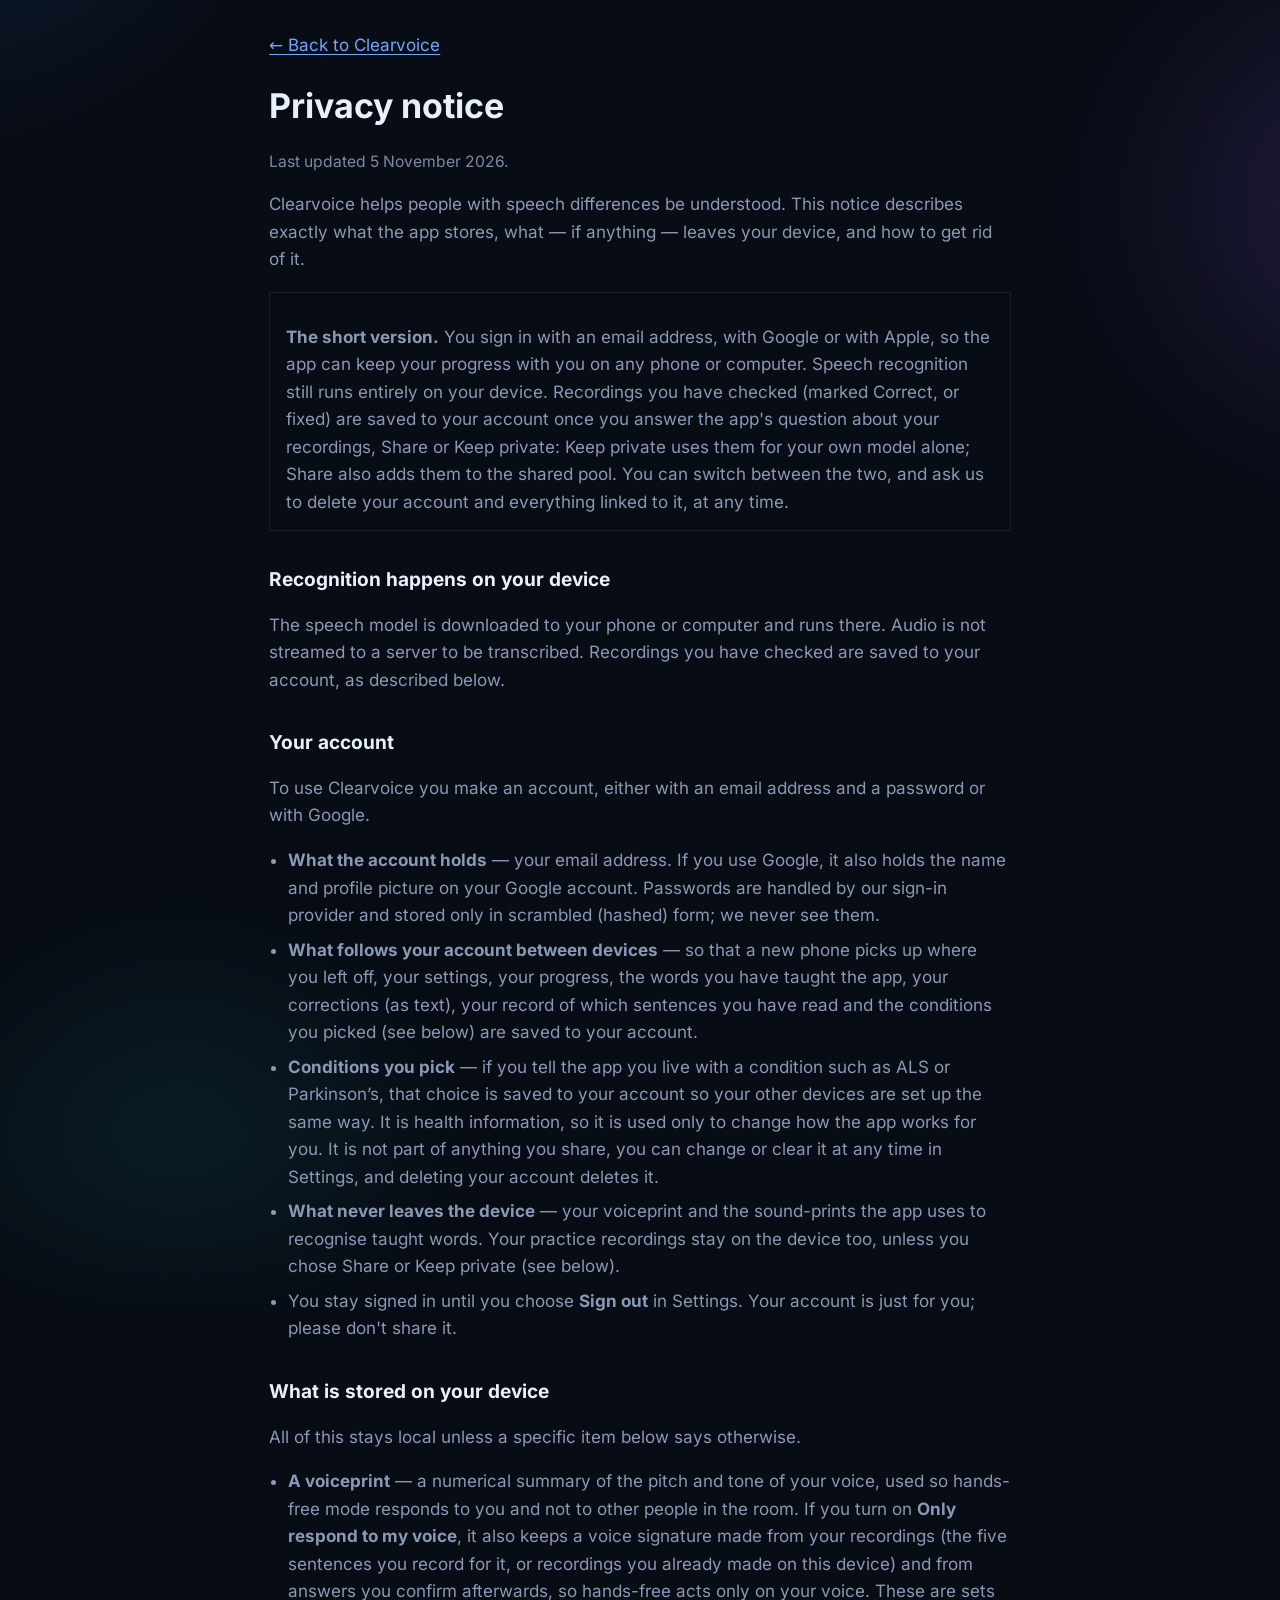
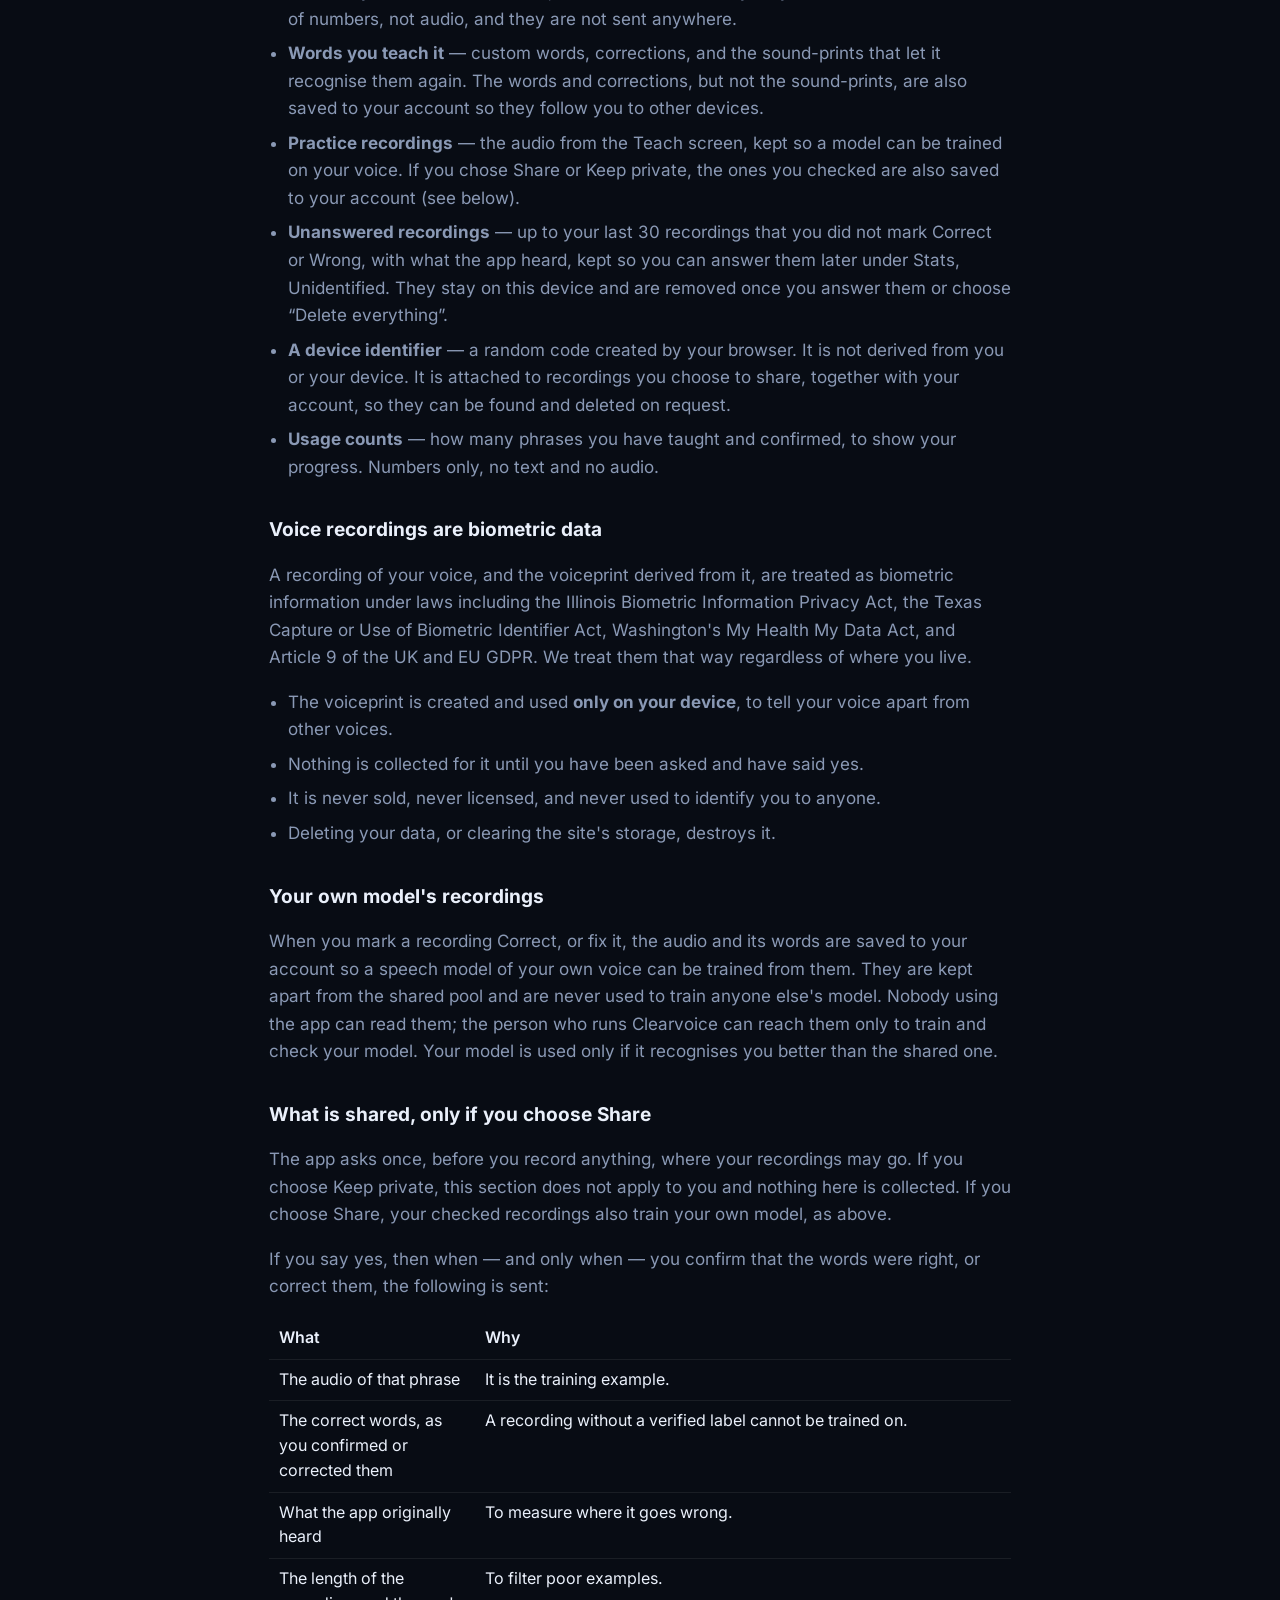
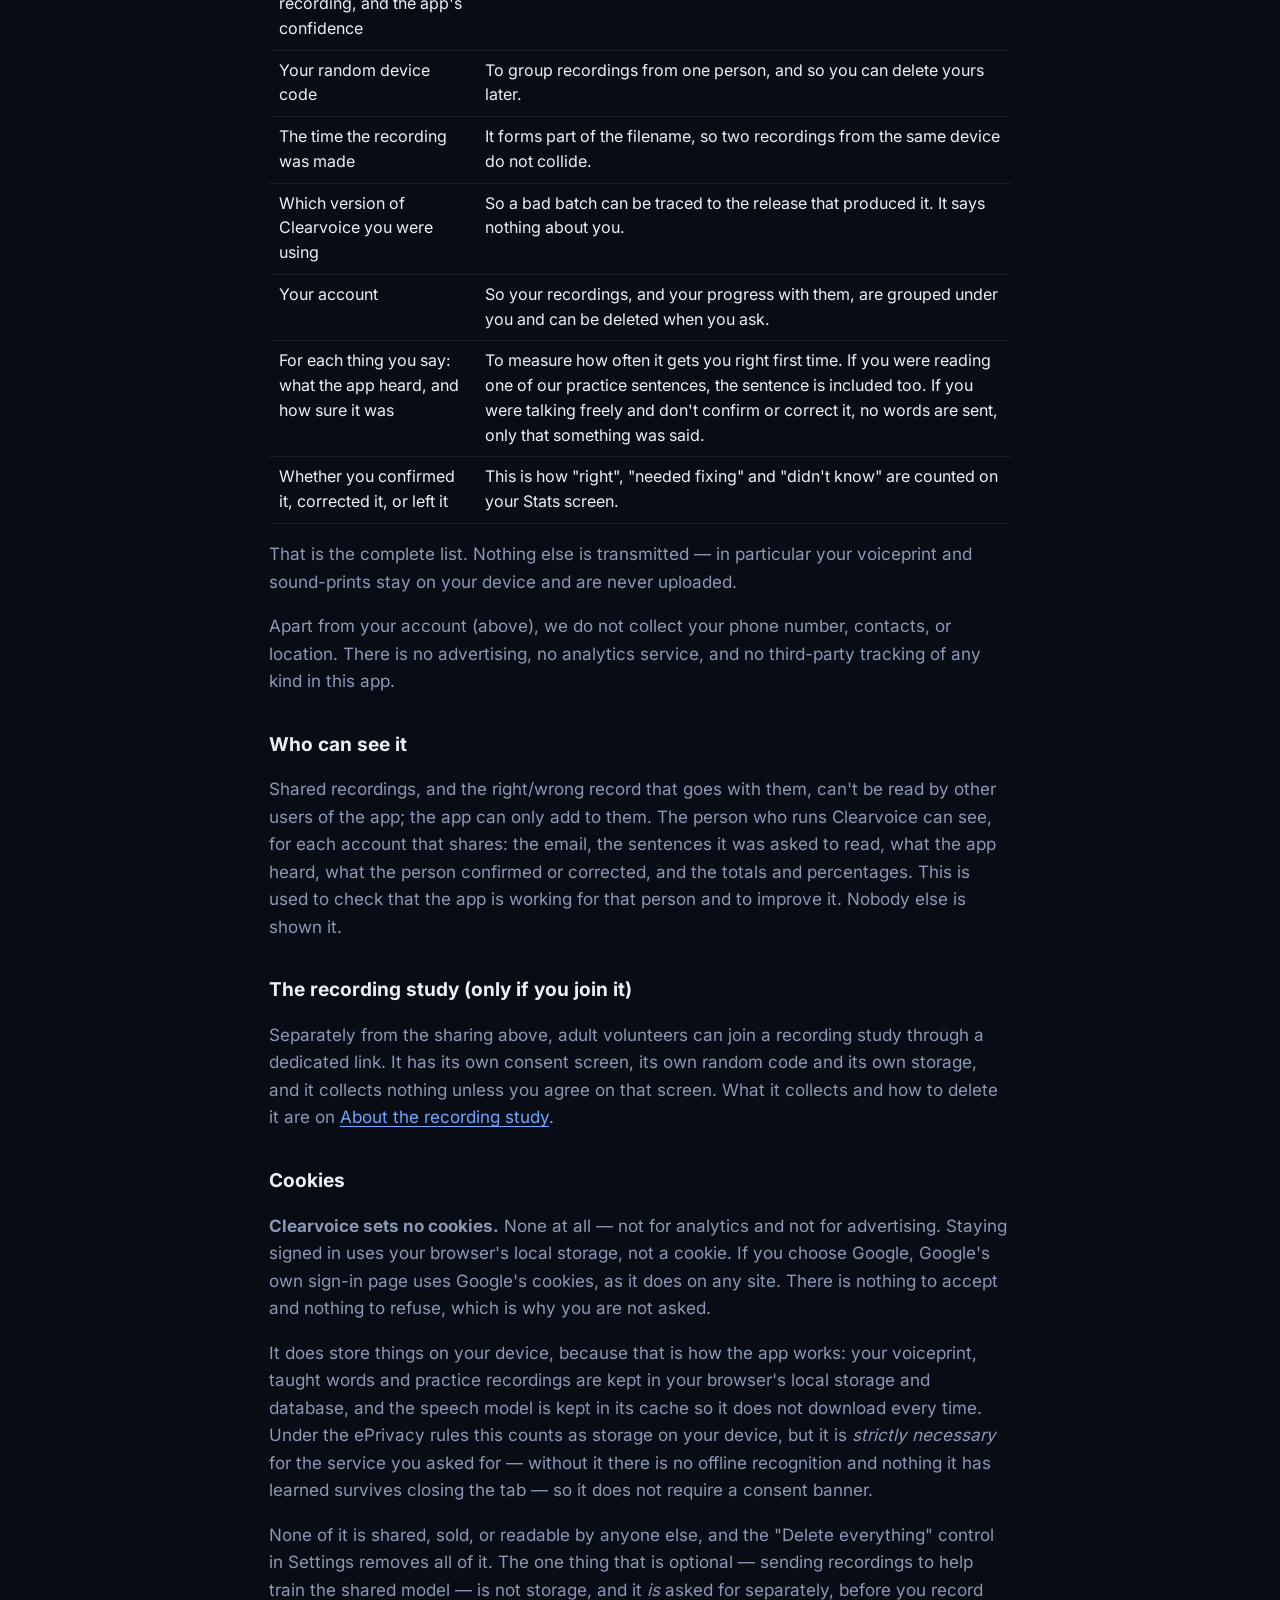
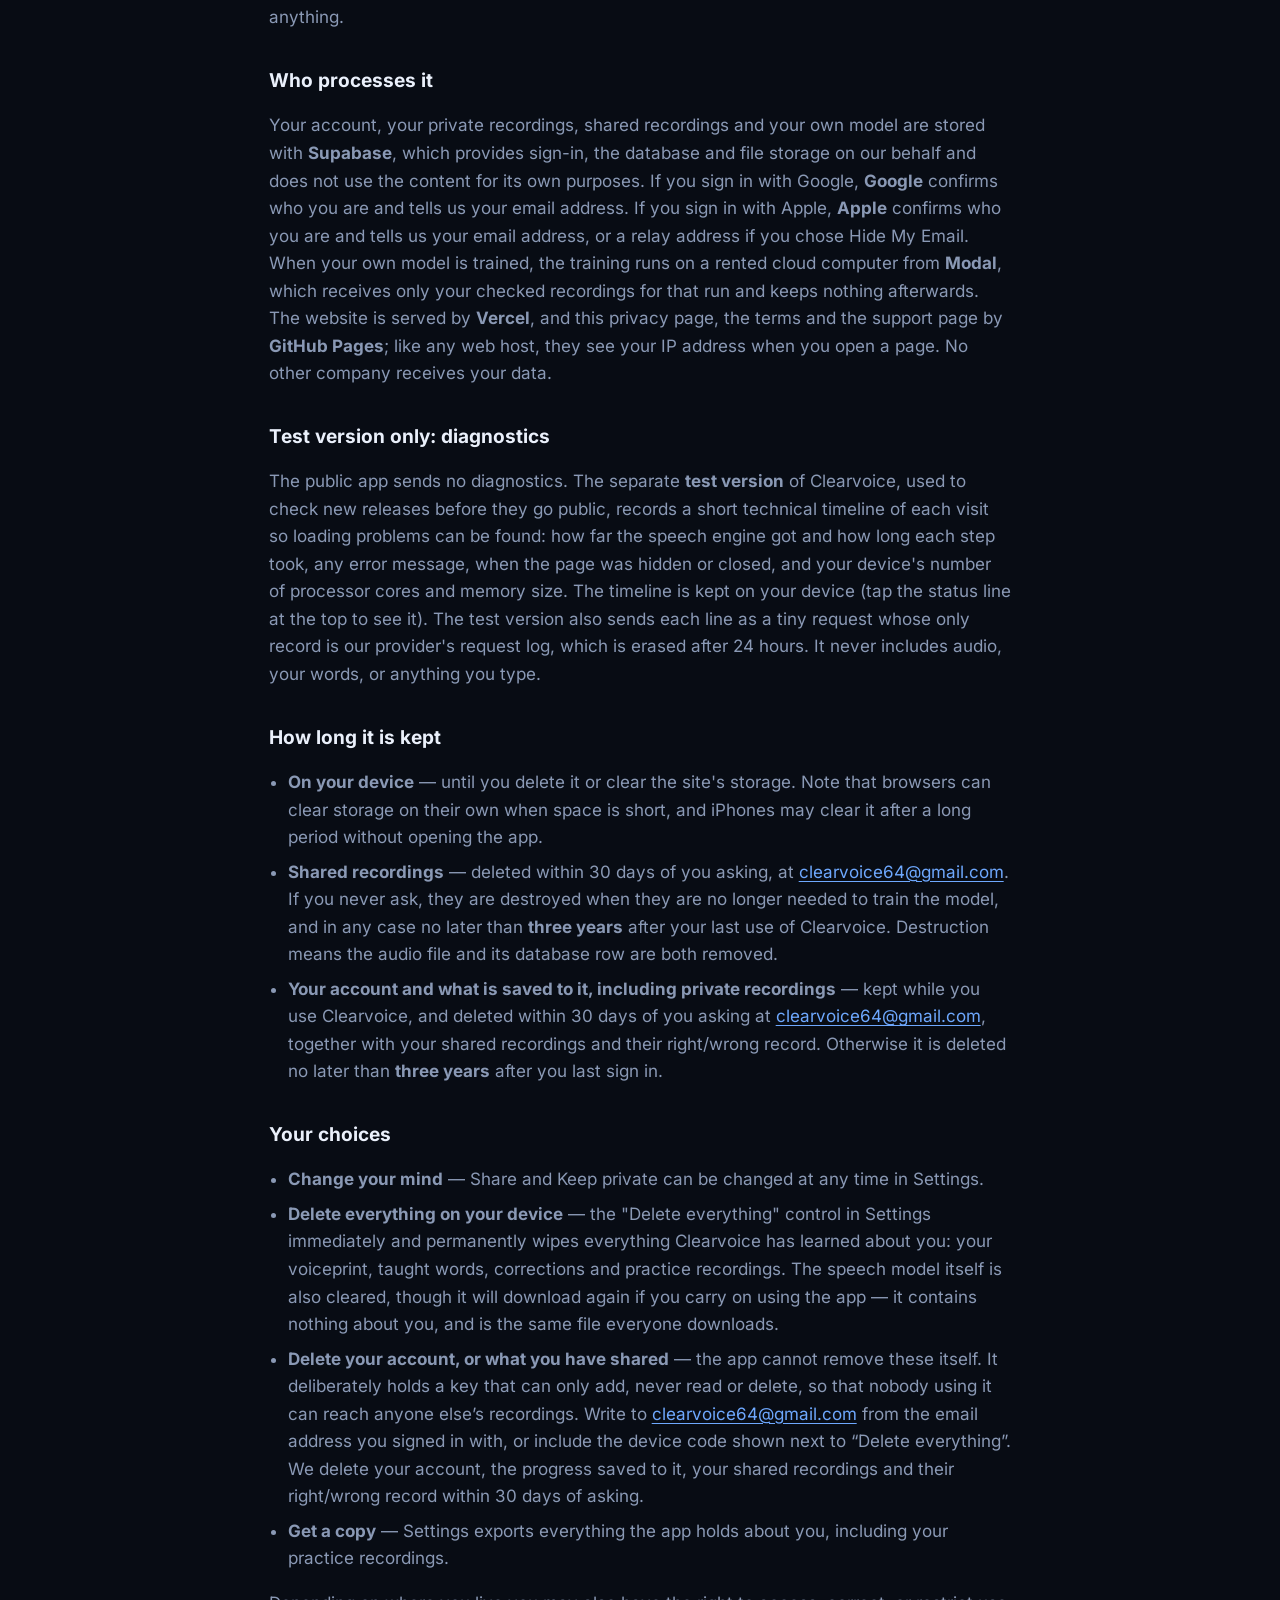
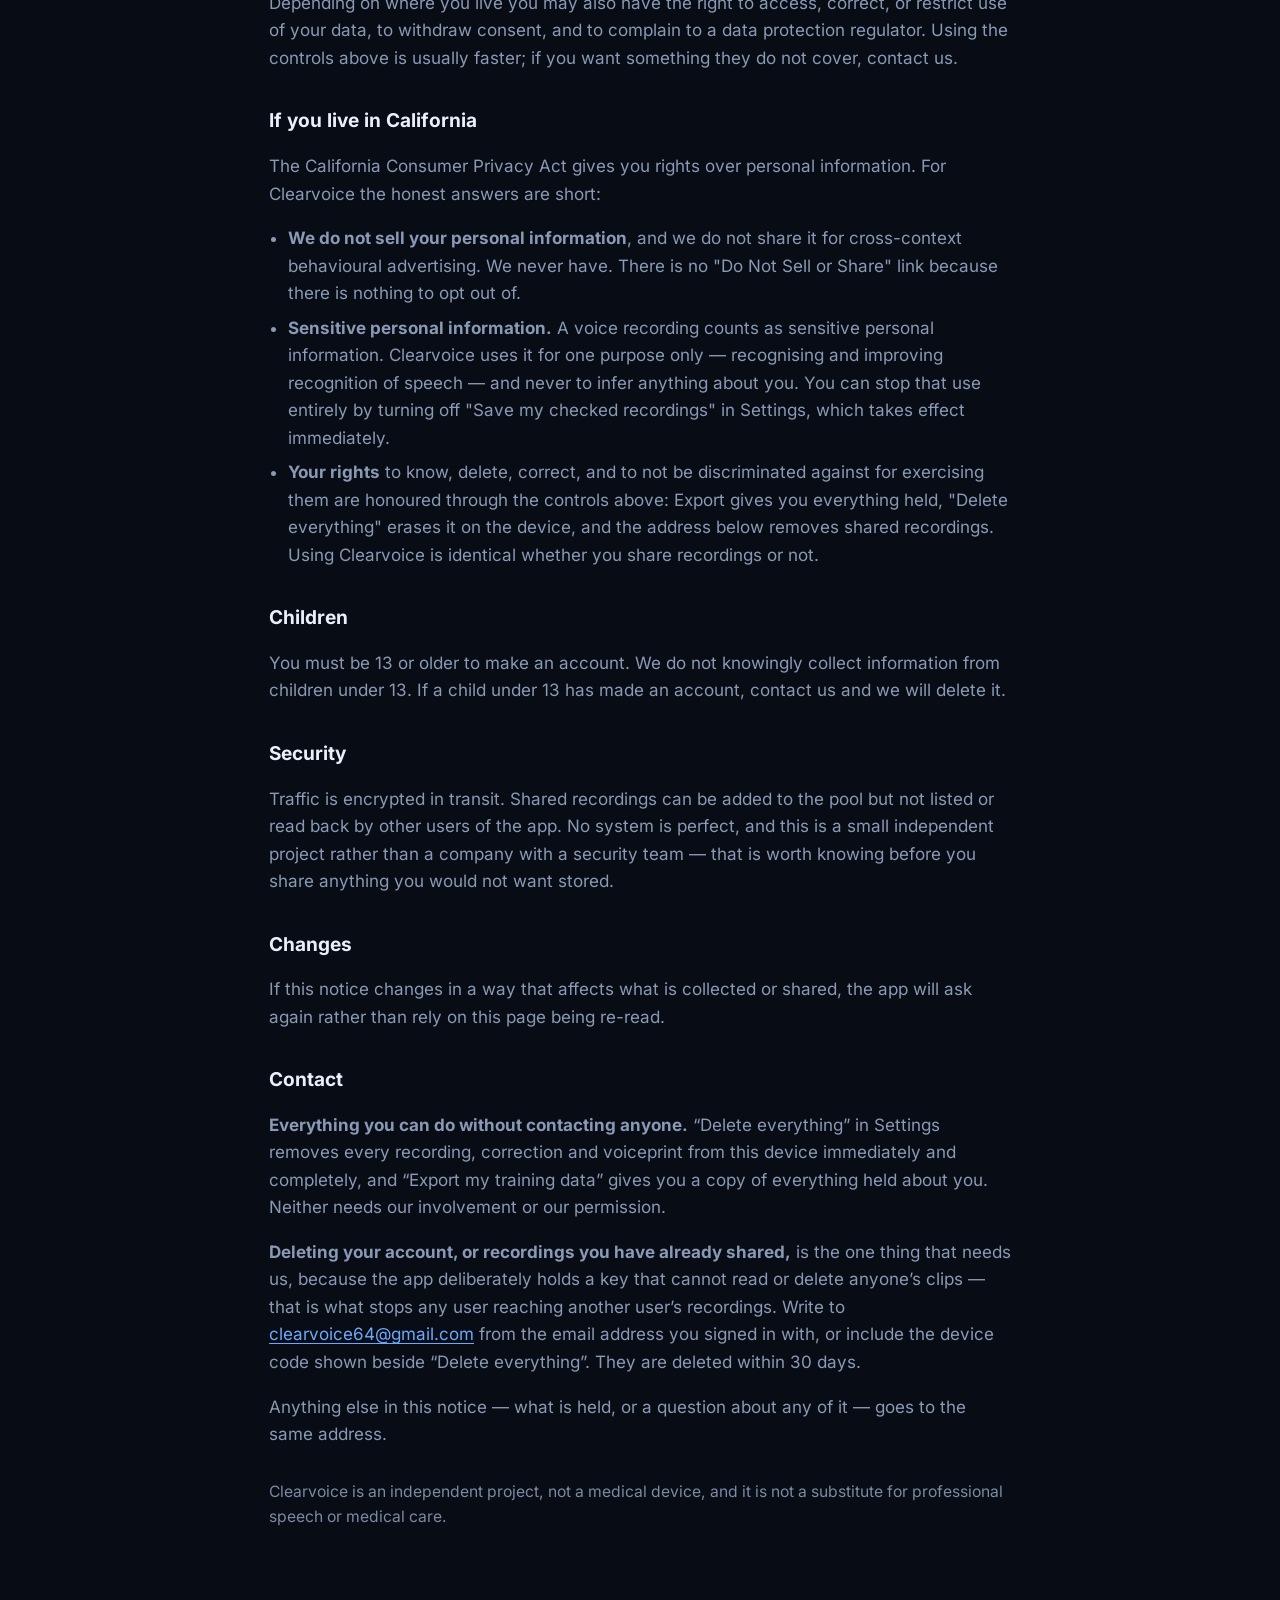
==== commit d39bd566: "Privacy: name Apple sign-in, Modal training and GitHub Pages; drop device code Co-Authored-By: Claud" ====
--- a/privacy.html
+++ b/privacy.html
@@ -37,7 +37,7 @@
   what the app stores, what — if anything — leaves your device, and how to get rid of it.</p>
 
   <div class="callout">
-    <p><strong>The short version.</strong> You sign in with an email address or with Google, so the
+    <p><strong>The short version.</strong> You sign in with an email address, with Google or with Apple, so the
     app can keep your progress with you on any phone or computer. Speech recognition still runs
     entirely on your device. Recordings you have checked (marked Correct, or fixed) are saved to your
     account once you answer the app's question about your recordings, Share or Keep private: Keep private
@@ -66,8 +66,8 @@
       set up the same way. It is health information, so it is used only to change how the app works
       for you. It is not part of anything you share, you can change or clear it at any time in
       Settings, and deleting your account deletes it.</li>
-    <li><strong>What never leaves the device</strong> — your voiceprint, the sound-prints the app
-      uses to recognise taught words, and your device code. Your practice recordings stay on the
+    <li><strong>What never leaves the device</strong> — your voiceprint and the sound-prints the app
+      uses to recognise taught words. Your practice recordings stay on the
       device too, unless you chose Share or Keep private (see below).</li>
     <li>You stay signed in until you choose <strong>Sign out</strong> in Settings. Your
       account is just for you; please don't share it.</li>
@@ -182,10 +182,15 @@
   record anything.</p>
 
   <h2>Who processes it</h2>
-  <p>Your account, your private recordings and shared recordings are stored with <strong>Supabase</strong>, which provides
+  <p>Your account, your private recordings, shared recordings and your own model are stored with <strong>Supabase</strong>, which provides
   sign-in, the database and file storage on our behalf and does not use the content for its own
   purposes. If you sign in with Google, <strong>Google</strong> confirms who you are and tells us
-  your email address. The site is served by <strong>Vercel</strong>. No other company receives your
+  your email address. If you sign in with Apple, <strong>Apple</strong> confirms who you are and tells us
+  your email address, or a relay address if you chose Hide My Email. When your own model is trained, the
+  training runs on a rented cloud computer from <strong>Modal</strong>, which receives only your checked
+  recordings for that run and keeps nothing afterwards. The website is served by <strong>Vercel</strong>,
+  and this privacy page, the terms and the support page by <strong>GitHub Pages</strong>; like any web
+  host, they see your IP address when you open a page. No other company receives your
   data.</p>
 
   <h2>Test version only: diagnostics</h2>
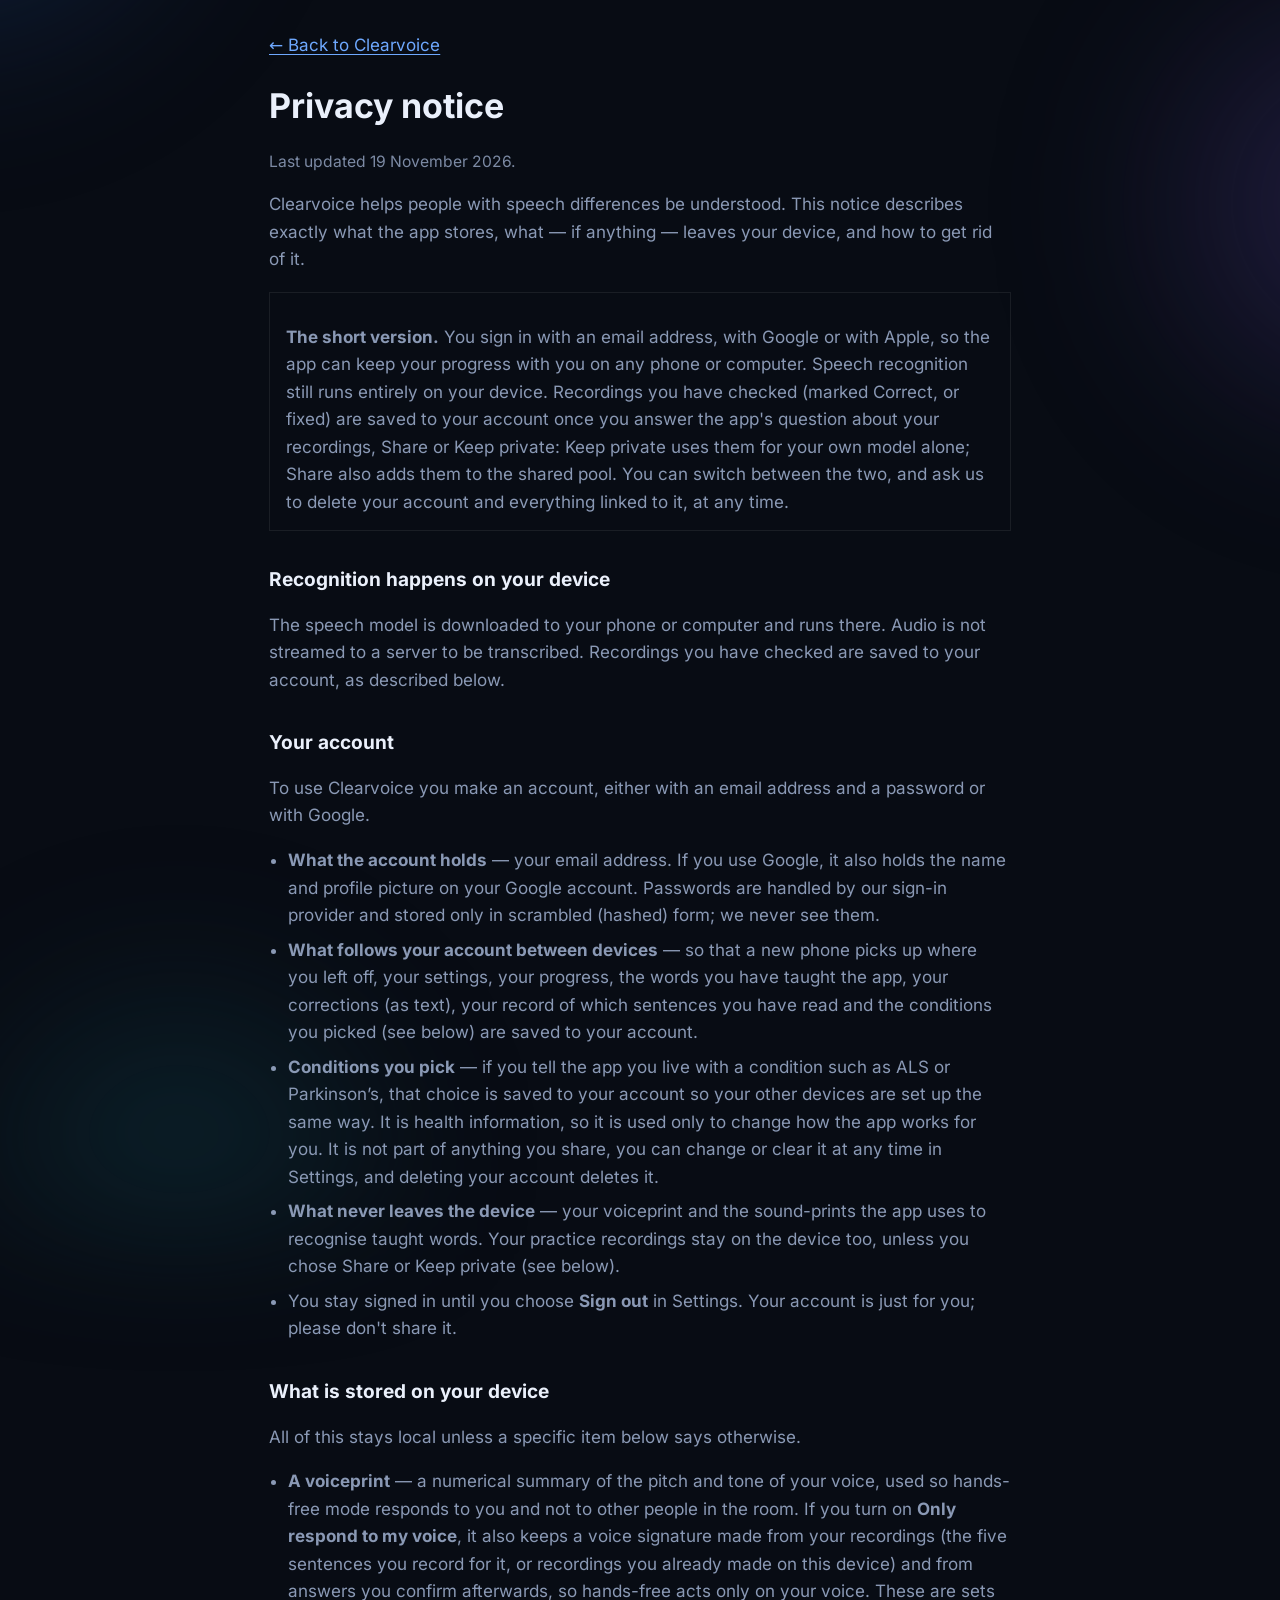
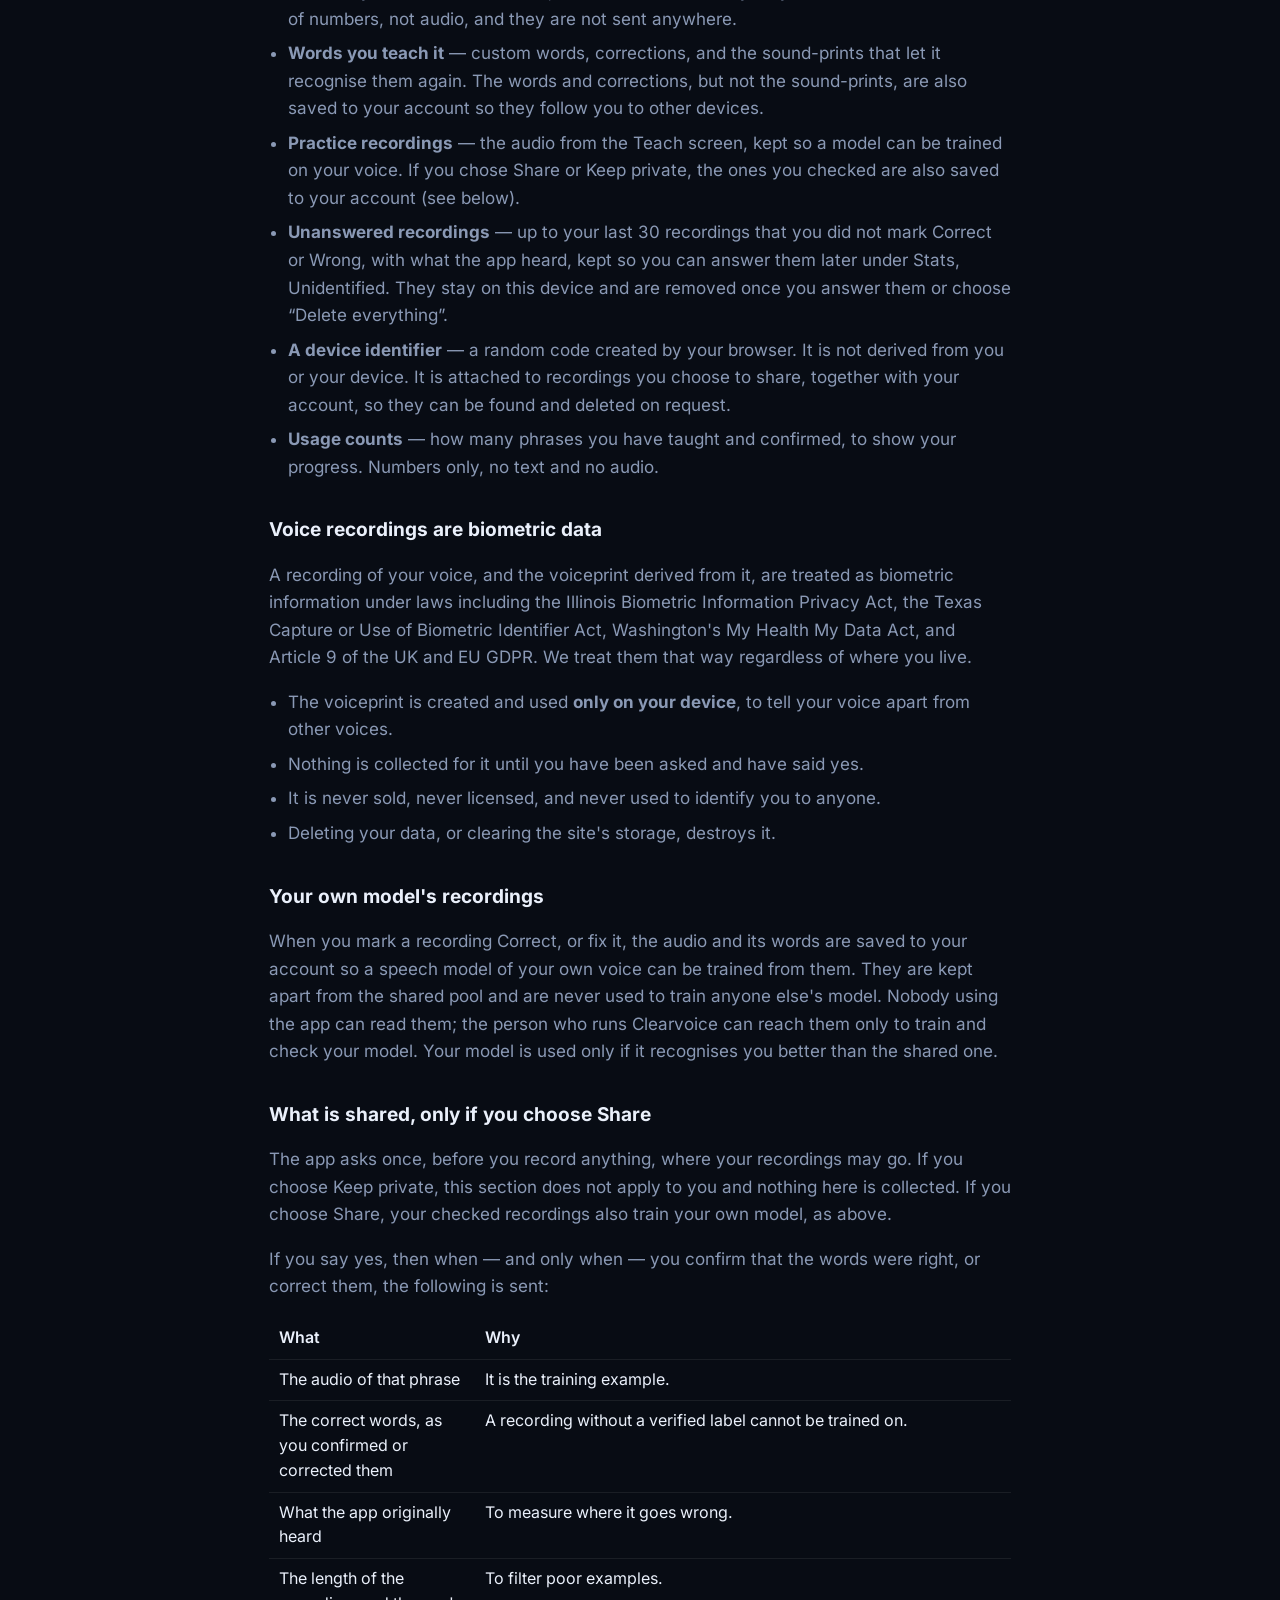
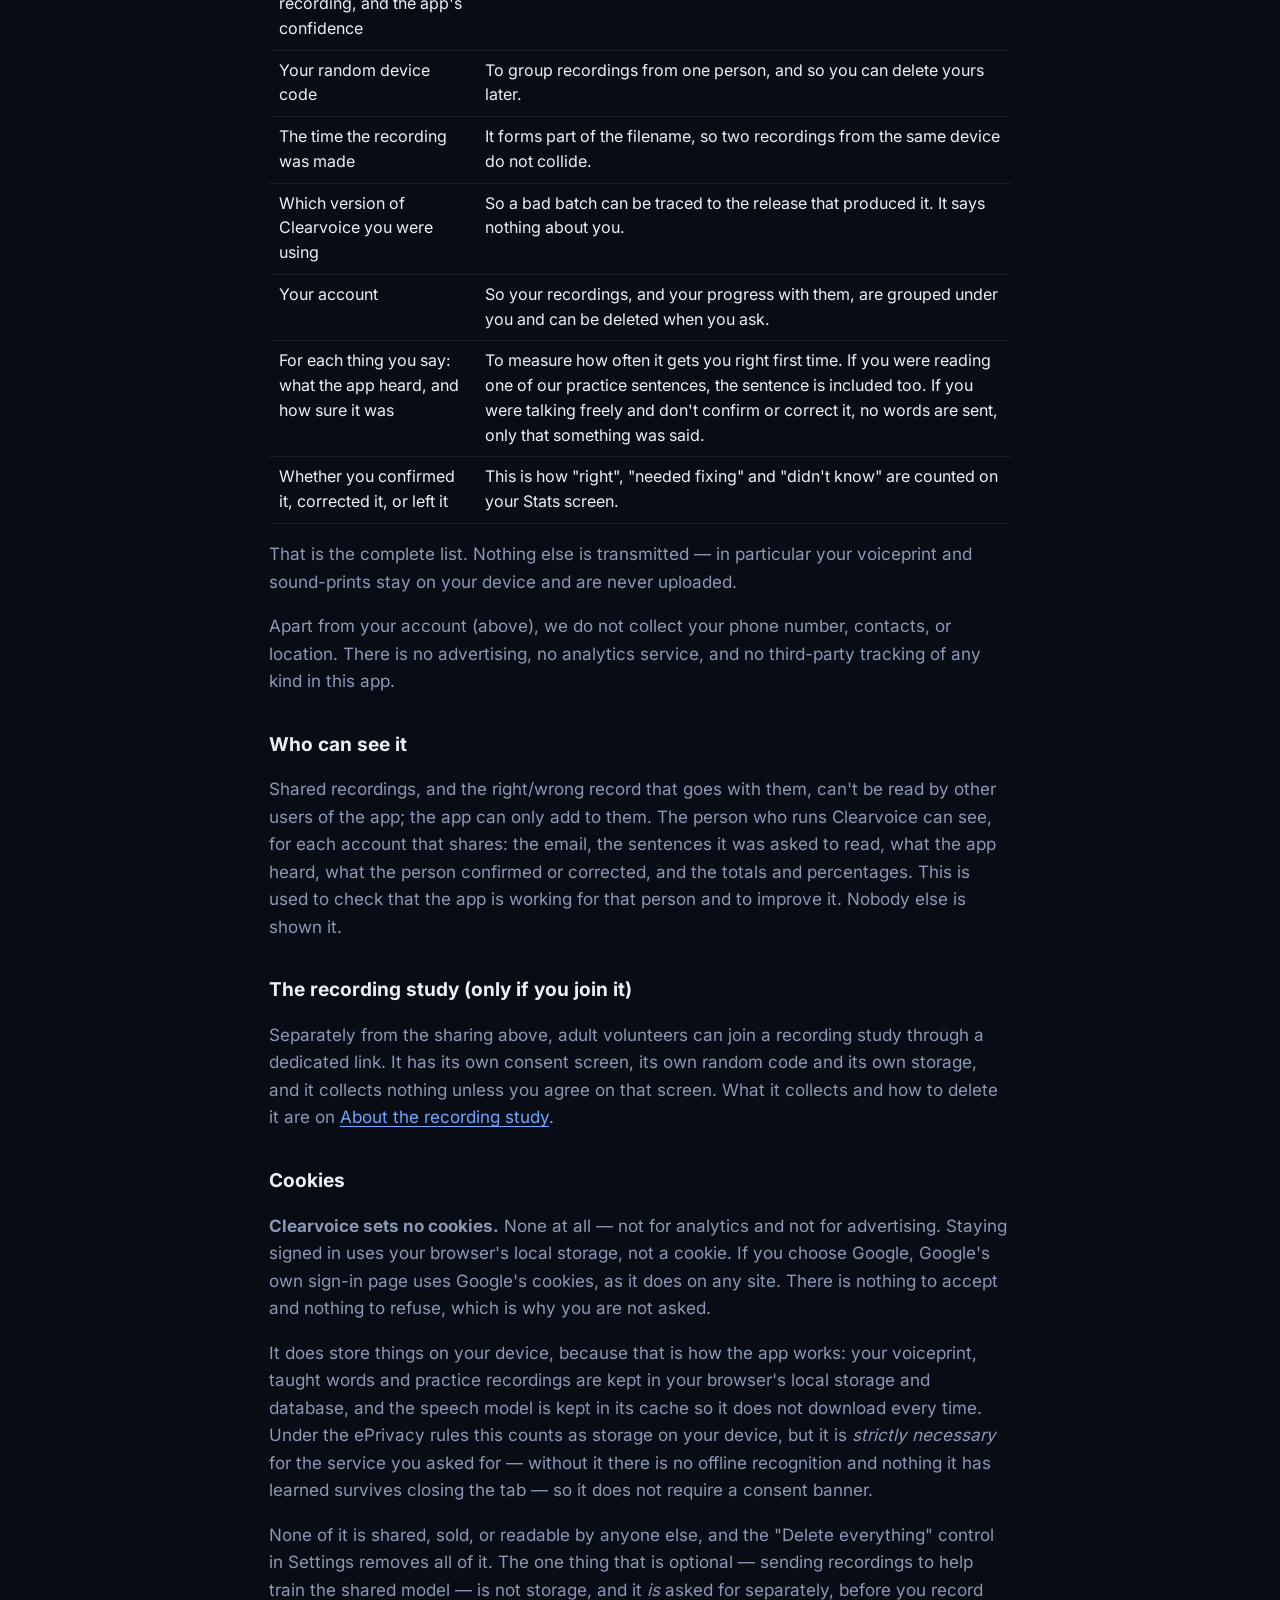
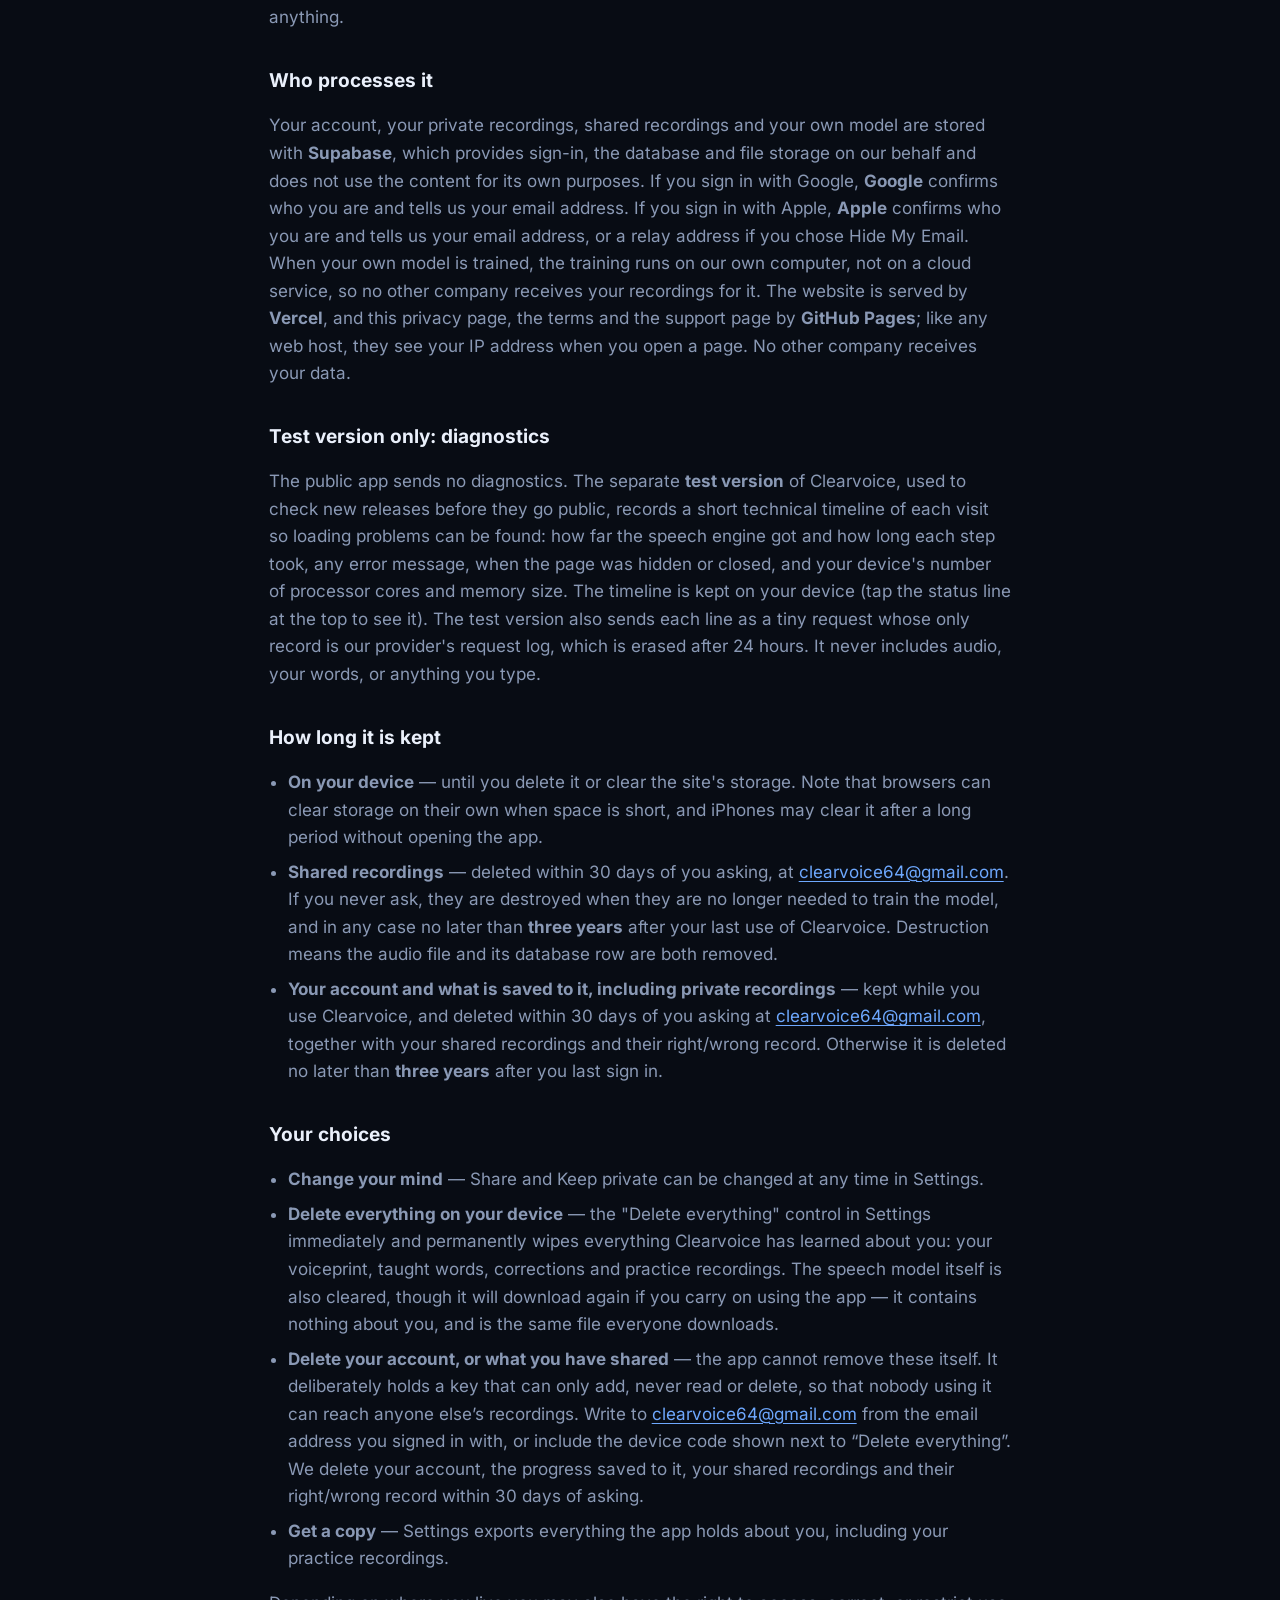
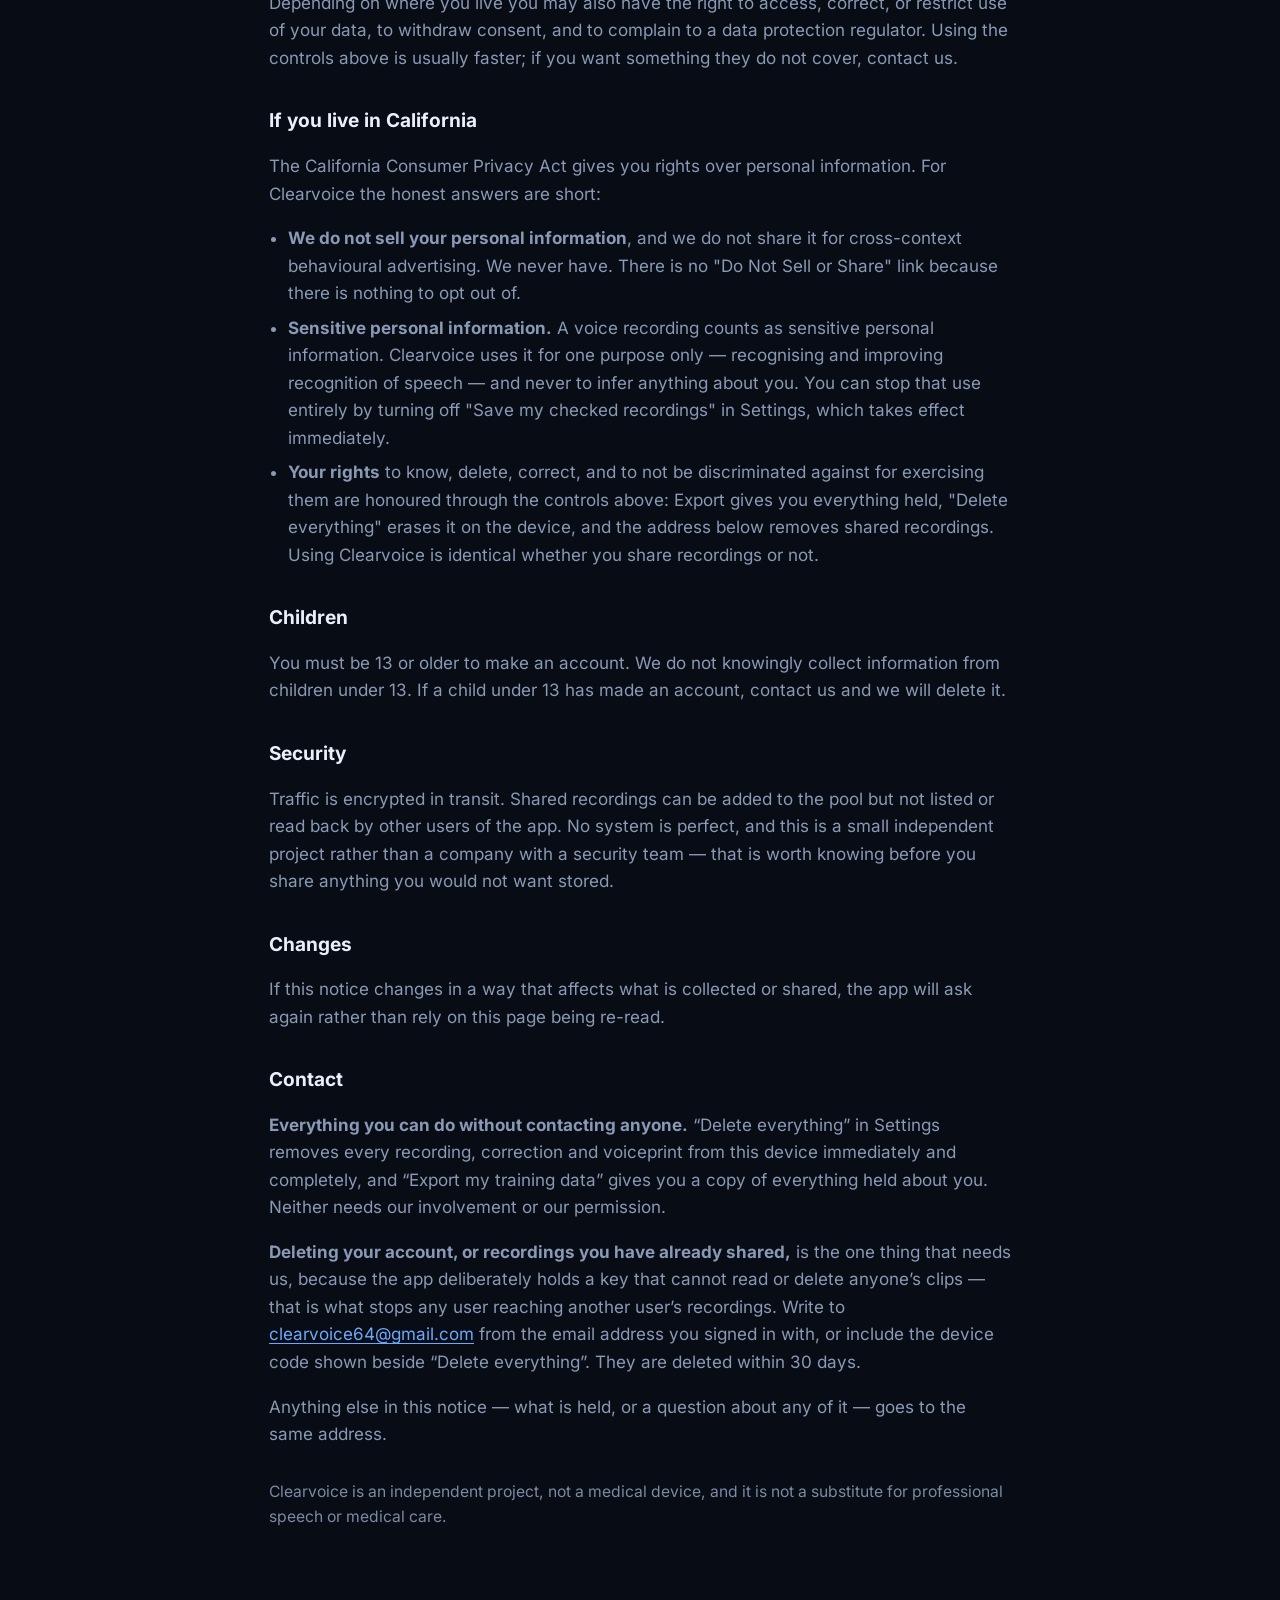
==== commit 40314421: "Privacy: personal training runs on our own computer, not Modal. Terms: credit NVIDIA Parakeet (CC BY" ====
--- a/privacy.html
+++ b/privacy.html
@@ -31,7 +31,7 @@
 <main class="legal">
   <a class="back" href="/">← Back to Clearvoice</a>
   <h1>Privacy notice</h1>
-  <p class="updated">Last updated 5 November 2026.</p>
+  <p class="updated">Last updated 19 November 2026.</p>
 
   <p>Clearvoice helps people with speech differences be understood. This notice describes exactly
   what the app stores, what — if anything — leaves your device, and how to get rid of it.</p>
@@ -187,8 +187,8 @@
   purposes. If you sign in with Google, <strong>Google</strong> confirms who you are and tells us
   your email address. If you sign in with Apple, <strong>Apple</strong> confirms who you are and tells us
   your email address, or a relay address if you chose Hide My Email. When your own model is trained, the
-  training runs on a rented cloud computer from <strong>Modal</strong>, which receives only your checked
-  recordings for that run and keeps nothing afterwards. The website is served by <strong>Vercel</strong>,
+  training runs on our own computer, not on a cloud service, so no other company receives your
+  recordings for it. The website is served by <strong>Vercel</strong>,
   and this privacy page, the terms and the support page by <strong>GitHub Pages</strong>; like any web
   host, they see your IP address when you open a page. No other company receives your
   data.</p>
